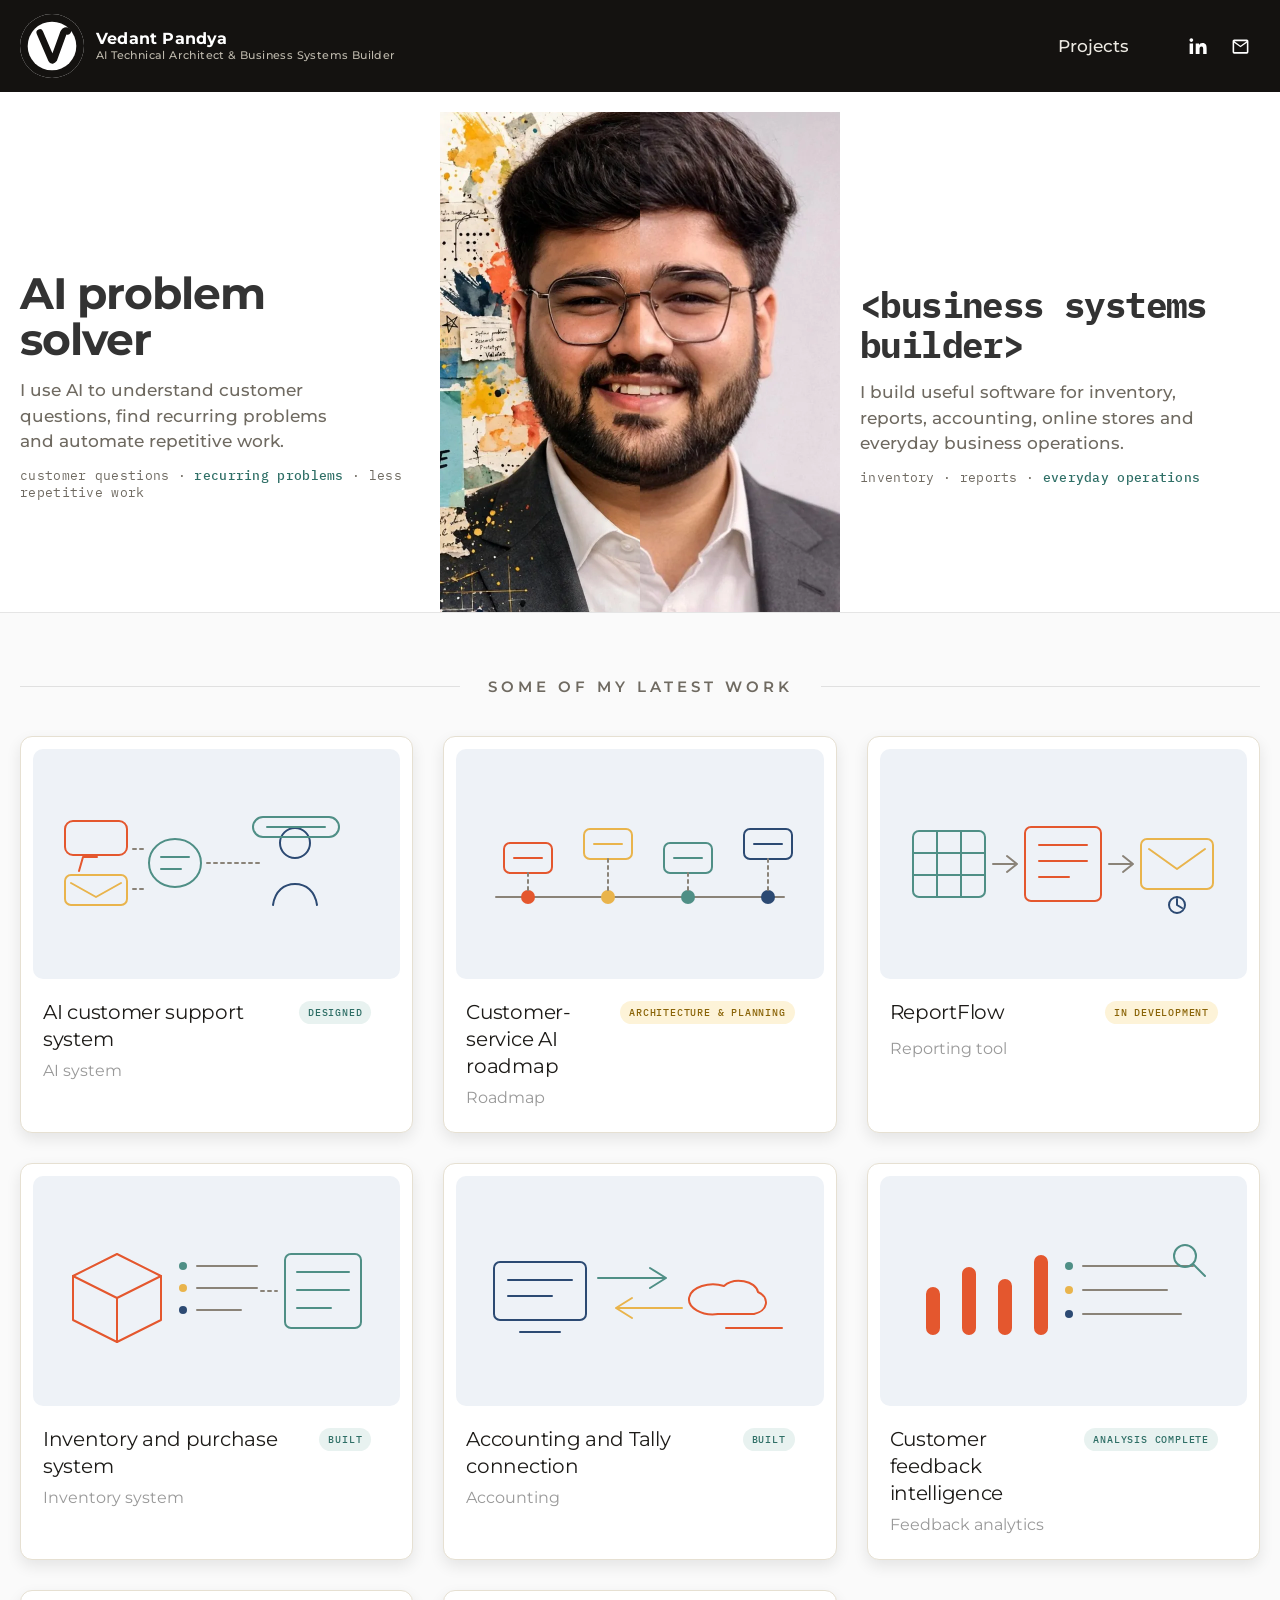
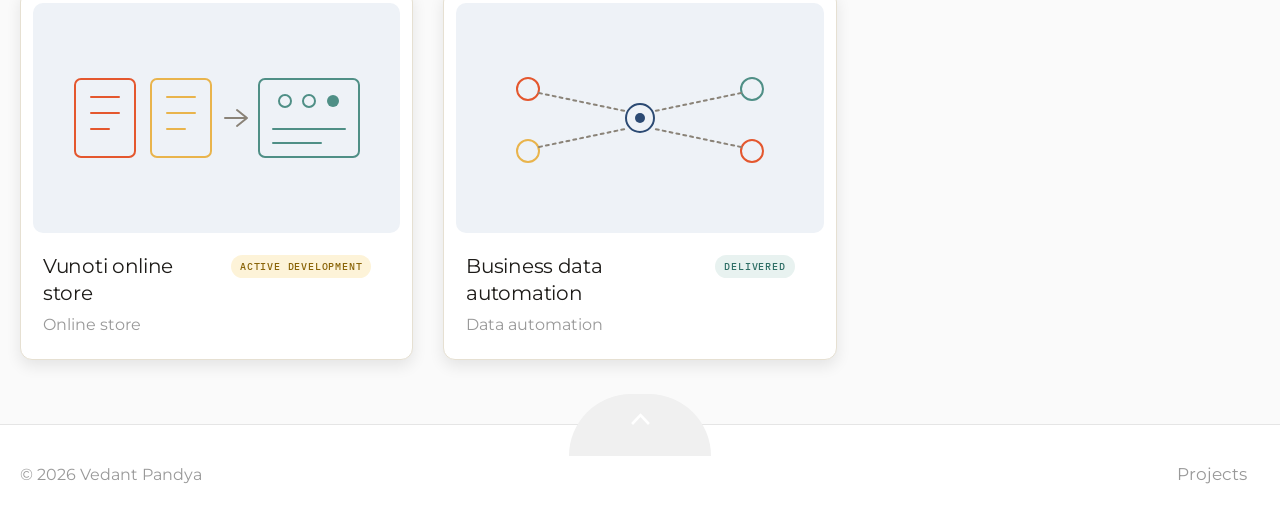
==== index.html @ d0c22ab4 "Keep only hero, work and footer: delete positioning, How I work, About, Contact" ====
<!doctype html>
<html lang="en">
  <head>
    <meta charset="utf-8" />
    <meta name="viewport" content="width=device-width, initial-scale=1, viewport-fit=cover" />
    <meta name="color-scheme" content="light dark" />
    <link rel="icon" type="image/svg+xml" href="assets/logo-v.svg" />
    <link rel="icon" type="image/png" sizes="512x512" href="assets/favicon.png" />
    <link rel="apple-touch-icon" href="assets/favicon.png" />
    <title>Vedant Pandya — AI Technical Architect &amp; Business Systems Builder</title>
    <meta name="description" content="Vedant Pandya uses AI and software to solve real business problems — customer support, reports, inventory, accounting, online stores and everyday operations." />
    <meta property="og:type" content="website" />
    <meta property="og:title" content="Vedant Pandya — AI Technical Architect &amp; Business Systems Builder" />
    <meta property="og:description" content="I turn complicated business problems into simple, intelligent systems." />
    <meta property="og:image" content="assets/hero.jpg" />
    <meta name="twitter:card" content="summary_large_image" />
    <meta name="twitter:title" content="Vedant Pandya — AI Technical Architect &amp; Business Systems Builder" />
    <meta name="twitter:description" content="I use AI and software to solve real business problems." />
    <meta name="twitter:image" content="assets/hero.jpg" />
    <link rel="preconnect" href="https://fonts.googleapis.com" />
    <link rel="preconnect" href="https://fonts.gstatic.com" crossorigin />
    <link href="https://fonts.googleapis.com/css2?family=Montserrat:ital,wght@0,400;0,500;0,600;0,700;0,800;0,900;1,500&family=IBM+Plex+Mono:wght@400;500;700&display=swap" rel="stylesheet" />
    <link rel="stylesheet" href="css/style.css">
    <link rel="preload" as="image" href="assets/solver-tall.jpg" fetchpriority="high">
  </head>
  <body>
    <header class="site">
      <div class="header-in">
        <a class="brand" href="#top" aria-label="Vedant Pandya — home">
          <img class="monogram" src="assets/logo-v.svg" alt="Vedant Pandya logo" width="64" height="64" />
          <span class="brand-name">Vedant Pandya<small>AI Technical Architect &amp; Business Systems Builder</small></span>
        </a>
        <nav class="main" aria-label="Main">
          <a href="#projects">Projects</a>
        </nav>
        <div class="socials">
          <a href="https://www.linkedin.com" target="_blank" rel="noopener" aria-label="Vedant Pandya on LinkedIn">
            <svg viewBox="0 0 24 24" aria-hidden="true"><path d="M4.98 3.5C4.98 4.88 3.87 6 2.5 6S0 4.88 0 3.5 1.12 1 2.5 1s2.48 1.12 2.48 2.5zM.2 8h4.6v14H.2zM8.3 8h4.4v1.9h.1c.6-1.2 2.1-2.4 4.4-2.4 4.7 0 5.6 3.1 5.6 7.1V22h-4.6v-6.5c0-1.6 0-3.6-2.2-3.6s-2.6 1.7-2.6 3.5V22H8.3z" transform="translate(0.6,0.6) scale(0.95)"/></svg>
          </a>
          <a href="mailto:pvedant881@gmail.com" aria-label="Email Vedant Pandya">
            <svg viewBox="0 0 24 24" aria-hidden="true"><path d="M2 5a2 2 0 0 1 2-2h16a2 2 0 0 1 2 2v14a2 2 0 0 1-2 2H4a2 2 0 0 1-2-2zm2.3.4L12 11l7.7-5.6H4.3zM20 7.2l-8 5.8-8-5.8V19h16z"/></svg>
          </a>
        </div>
      </div>
    </header>

    <main id="top">
        <!-- ===== Hero: AI problem solver / business systems builder ===== -->
      <section class="hero" id="heroSec" aria-label="Introduction">
        <div class="hero-grid">
          <div class="side left" id="sideSolver">
            <h2>AI problem<br/>solver</h2>
            <p>I use AI to understand customer questions, find recurring problems and automate repetitive work.</p>
            <span class="tag">customer questions · <b>recurring problems</b> · less repetitive work</span>
          </div>

          <div class="portrait-wrap">
            <div class="portrait" id="portrait" role="img" aria-label="Full split-portrait artwork of Vedant Pandya, shown whole — his complete face with PROBLEM SOLVER on the left: a hand-made collage of sticky notes reading Understand the real problem, Make work simpler and Build what people need, plus charts and customer conversation symbols; and AI BUILDER on the right: clean connected system diagrams, dashboard charts and data symbols. Move your cursor across the hero to wipe between the illustrated portrait and the real photo; at rest it is a 50/50 split.">
              <picture class="layer photo" id="photoLayer"><source srcset="assets/photo-tall.webp" type="image/webp"><img src="assets/photo-tall.jpg" alt="" width="800" height="1000"></picture>
              <picture class="layer wipe" id="wipe"><source srcset="assets/solver-tall.webp" type="image/webp"><img src="assets/solver-tall.jpg" alt="" width="800" height="1000" fetchpriority="high"></picture>
            </div>
          </div>

          <div class="side right" id="sideBuilder">
            <h2>&lt;business systems builder&gt;</h2>
            <p>I build useful software for inventory, reports, accounting, online stores and everyday business operations.</p>
            <span class="tag">inventory · reports · <b>everyday operations</b></span>
          </div>
        </div>
      </section>

      <!-- ===== Positioning ===== -->

      <!-- ===== Featured projects ===== -->
      <section class="block band" id="projects" aria-label="Featured projects">
        <div class="block-in">
          <div class="work-head">
            <span class="rule" aria-hidden="true"></span>
            <h2>Some of my latest work</h2>
            <span class="rule" aria-hidden="true"></span>
          </div>
          <div class="cards">
            <!-- Project 1 -->
            <article class="card">
              <div class="preview" aria-hidden="true">
                <svg viewBox="0 0 320 110" fill="none" stroke-width="2" stroke-linecap="round" stroke-linejoin="round">
                  <rect x="8" y="12" width="62" height="34" rx="8" stroke="#e4572e"/><path d="M22 62l4-14h14" stroke="#e4572e"/>
                  <rect x="8" y="66" width="62" height="30" rx="6" stroke="#e9b44c"/><path d="M14 74l25 14 25-14" stroke="#e9b44c"/>
                  <path d="M118 30c14 0 26 10 26 24s-12 24-26 24-26-10-26-24 12-24 26-24z" stroke="#4f8f86"/>
                  <path d="M104 48h28M104 60h20" stroke="#4f8f86"/>
                  <path d="M76 40h14M76 80h10" stroke="#8a8378" stroke-dasharray="3 4"/>
                  <circle cx="238" cy="34" r="15" stroke="#2c4a73"/><path d="M216 96c2-14 11-21 22-21s20 7 22 21" stroke="#2c4a73"/>
                  <path d="M150 54h52" stroke="#8a8378" stroke-dasharray="3 4"/>
                  <rect x="196" y="8" width="86" height="20" rx="10" stroke="#4f8f86"/><path d="M210 18h58" stroke="#4f8f86"/>
                </svg>
              </div>
              <div class="card-meta">
                <div class="card-top">
                  <h3>AI customer support system</h3>
                  <span class="status">Designed</span>
                </div>
                <div class="qa">
                  <span class="q">The problem</span>
                  <p>Customer questions arrive through chat, email and phone. Teams spend too much time answering the same questions and searching for information.</p>
                </div>
                <div class="qa">
                  <span class="q">What I created</span>
                  <p>AI assistants that can understand questions, find the correct information, complete approved tasks and transfer difficult cases to a person.</p>
                </div>
                <div class="qa help">
                  <span class="q">How it helps</span>
                  <p>Customers receive faster answers while employees spend more time on complicated cases.</p>
                </div>
                <p class="role-line"><b>My role:</b> designed the assistants and the rules for when a person takes over.</p>
                <div class="how-toggle">
                  <button class="how-btn" type="button" aria-expanded="false">See how it works <span class="chev" aria-hidden="true">▾</span></button>
                  <div class="how-panel">
                    <h4>In simple words</h4>
                    <ol class="flow-steps">
                      <li>A customer asks a question on chat, email or phone.</li>
                      <li>The assistant understands the question and looks up the correct information.</li>
                      <li>It answers, or completes an approved task such as checking an order.</li>
                      <li>If the case is difficult or sensitive, it passes everything to a person.</li>
                    </ol>
                    <h4 class="tech">Technical details</h4>
                    <ul class="tech-list">
                      <li><b>AI models:</b> large language models answering only from approved business content.</li>
                      <li><b>Integrations:</b> chat, email and phone channels connected through APIs.</li>
                      <li><b>Security &amp; approvals:</b> the assistant can only complete tasks the business has approved; sensitive actions always need a person.</li>
                      <li><b>Records:</b> every conversation is logged so answers can be checked and improved.</li>
                    </ul>
                  </div>
                </div>
              </div>
            </article>

            <!-- Project 2 -->
            <article class="card">
              <div class="preview" aria-hidden="true">
                <svg viewBox="0 0 320 110" fill="none" stroke-width="2" stroke-linecap="round" stroke-linejoin="round">
                  <path d="M16 88h288" stroke="#8a8378"/>
                  <circle cx="48" cy="88" r="7" fill="#e4572e" stroke="none"/><circle cx="128" cy="88" r="7" fill="#e9b44c" stroke="none"/><circle cx="208" cy="88" r="7" fill="#4f8f86" stroke="none"/><circle cx="288" cy="88" r="7" fill="#2c4a73" stroke="none"/>
                  <rect x="24" y="34" width="48" height="30" rx="6" stroke="#e4572e"/><path d="M34 49h28" stroke="#e4572e"/>
                  <rect x="104" y="20" width="48" height="30" rx="6" stroke="#e9b44c"/><path d="M114 35h28" stroke="#e9b44c"/>
                  <rect x="184" y="34" width="48" height="30" rx="6" stroke="#4f8f86"/><path d="M194 49h28" stroke="#4f8f86"/>
                  <rect x="264" y="20" width="48" height="30" rx="6" stroke="#2c4a73"/><path d="M274 35h28" stroke="#2c4a73"/>
                  <path d="M48 64v17M128 50v31M208 64v17M288 50v31" stroke="#8a8378" stroke-dasharray="3 4"/>
                </svg>
              </div>
              <div class="card-meta">
                <div class="card-top">
                  <h3>Customer-service AI roadmap</h3>
                  <span class="status plan">Architecture &amp; planning</span>
                </div>
                <div class="qa">
                  <span class="q">The problem</span>
                  <p>A business wanted to understand where AI could improve customer service without creating unnecessary risk.</p>
                </div>
                <div class="qa">
                  <span class="q">What I created</span>
                  <p>A structured plan containing 43 practical AI projects, including faster responses, better routing, privacy protection and intelligent assistance for employees.</p>
                </div>
                <div class="qa help">
                  <span class="q">How it helps</span>
                  <p>The company can introduce AI in a controlled order instead of starting disconnected experiments.</p>
                </div>
                <div class="proof"><b>43</b><span>practical AI projects, sequenced by value and risk</span></div>
                <p class="role-line"><b>My role:</b> designed the roadmap and the order the projects should happen in.</p>
                <div class="how-toggle">
                  <button class="how-btn" type="button" aria-expanded="false">See how it works <span class="chev" aria-hidden="true">▾</span></button>
                  <div class="how-panel">
                    <h4>In simple words</h4>
                    <ol class="flow-steps">
                      <li>Study how customer service works today and where AI could genuinely help.</li>
                      <li>List every opportunity and check its value against its risk.</li>
                      <li>Put the 43 projects into a safe order — quick wins first, sensitive work later.</li>
                      <li>The business follows the plan instead of guessing where to start.</li>
                    </ol>
                    <h4 class="tech">Technical details</h4>
                    <ul class="tech-list">
                      <li><b>Architecture:</b> each project mapped to the systems, data and teams it touches.</li>
                      <li><b>Privacy:</b> data-protection checks built into every project before it starts.</li>
                      <li><b>Controls:</b> human approval points defined for anything that affects customers directly.</li>
                    </ul>
                  </div>
                </div>
              </div>
            </article>

            <!-- Project 3 -->
            <article class="card">
              <div class="preview" aria-hidden="true">
                <svg viewBox="0 0 320 110" fill="none" stroke-width="2" stroke-linecap="round" stroke-linejoin="round">
                  <rect x="10" y="22" width="72" height="66" rx="6" stroke="#4f8f86"/>
                  <path d="M10 44h72M10 66h72M34 22v66M58 22v66" stroke="#4f8f86"/>
                  <path d="M90 55h22" stroke="#8a8378"/><path d="M104 47l10 8-10 8" stroke="#8a8378"/>
                  <rect x="122" y="18" width="76" height="74" rx="6" stroke="#e4572e"/>
                  <path d="M136 36h48M136 52h48M136 68h30" stroke="#e4572e"/>
                  <path d="M206 55h22" stroke="#8a8378"/><path d="M220 47l10 8-10 8" stroke="#8a8378"/>
                  <rect x="238" y="30" width="72" height="50" rx="6" stroke="#e9b44c"/>
                  <path d="M246 40l28 20 28-20" stroke="#e9b44c"/>
                  <circle cx="274" cy="96" r="8" stroke="#2c4a73"/><path d="M274 90v6l5 3" stroke="#2c4a73"/>
                </svg>
              </div>
              <div class="card-meta">
                <div class="card-top">
                  <h3>ReportFlow</h3>
                  <span class="status plan">In development</span>
                </div>
                <div class="qa">
                  <span class="q">The problem</span>
                  <p>Teams repeatedly prepare reports from spreadsheets and manually email them to managers or customers.</p>
                </div>
                <div class="qa">
                  <span class="q">What I created</span>
                  <p>ReportFlow connects to a spreadsheet, prepares the required report and sends it automatically according to a schedule.</p>
                </div>
                <div class="qa help">
                  <span class="q">How it helps</span>
                  <p>It reduces repeated reporting work and helps teams receive information on time.</p>
                </div>
                <p class="role-line"><b>My role:</b> designing and building ReportFlow.</p>
                <div class="how-toggle">
                  <button class="how-btn" type="button" aria-expanded="false">See how it works <span class="chev" aria-hidden="true">▾</span></button>
                  <div class="how-panel">
                    <h4>In simple words</h4>
                    <ol class="flow-steps">
                      <li>Connect ReportFlow to the spreadsheet the team already keeps.</li>
                      <li>Choose what the report should show and who should receive it.</li>
                      <li>ReportFlow prepares the report on schedule — daily, weekly or monthly.</li>
                      <li>It emails the finished report automatically, every time.</li>
                    </ol>
                    <h4 class="tech">Technical details</h4>
                    <ul class="tech-list">
                      <li><b>Integrations:</b> spreadsheet APIs read the latest data at send time.</li>
                      <li><b>Scheduling:</b> automated jobs prepare and send each report on its own timetable.</li>
                      <li><b>Delivery:</b> reports generated as clean documents and sent by email, with a send log.</li>
                    </ul>
                  </div>
                </div>
              </div>
            </article>

            <!-- Project 4 -->
            <article class="card">
              <div class="preview" aria-hidden="true">
                <svg viewBox="0 0 320 110" fill="none" stroke-width="2" stroke-linecap="round" stroke-linejoin="round">
                  <path d="M60 18l44 22v44L60 106 16 84V40z" stroke="#e4572e"/>
                  <path d="M16 40l44 22 44-22M60 62v44" stroke="#e4572e"/>
                  <path d="M140 30h60M140 52h60M140 74h44" stroke="#8a8378"/>
                  <circle cx="126" cy="30" r="4" fill="#4f8f86" stroke="none"/><circle cx="126" cy="52" r="4" fill="#e9b44c" stroke="none"/><circle cx="126" cy="74" r="4" fill="#2c4a73" stroke="none"/>
                  <rect x="228" y="18" width="76" height="74" rx="6" stroke="#4f8f86"/>
                  <path d="M240 36h52M240 54h52M240 72h34" stroke="#4f8f86"/>
                  <path d="M204 55h16" stroke="#8a8378" stroke-dasharray="3 4"/>
                </svg>
              </div>
              <div class="card-meta">
                <div class="card-top">
                  <h3>Inventory and purchase system</h3>
                  <span class="status">Built</span>
                </div>
                <div class="qa">
                  <span class="q">The problem</span>
                  <p>A business needed one place to manage products, stock, suppliers, purchases and Purchase Orders.</p>
                </div>
                <div class="qa">
                  <span class="q">What I created</span>
                  <p>An online business system that records inventory activity and manages the purchasing process.</p>
                </div>
                <div class="qa help">
                  <span class="q">How it helps</span>
                  <p>It gives the business clearer stock information and reduces manual record-keeping.</p>
                </div>
                <p class="role-line"><b>My role:</b> helped build the system.</p>
                <div class="how-toggle">
                  <button class="how-btn" type="button" aria-expanded="false">See how it works <span class="chev" aria-hidden="true">▾</span></button>
                  <div class="how-panel">
                    <h4>In simple words</h4>
                    <ol class="flow-steps">
                      <li>Products, suppliers and current stock are recorded in one place.</li>
                      <li>When stock is bought or used, the system updates the record.</li>
                      <li>Purchase Orders are created and tracked inside the same system.</li>
                      <li>Anyone can see what is in stock and what is on order.</li>
                    </ol>
                    <h4 class="tech">Technical details</h4>
                    <ul class="tech-list">
                      <li><b>Database design:</b> products, stock movements, suppliers and Purchase Orders stored as connected records.</li>
                      <li><b>Architecture:</b> a cloud-based web application the whole team can open in a browser.</li>
                      <li><b>Access:</b> different team members see and change only what their job needs.</li>
                    </ul>
                  </div>
                </div>
              </div>
            </article>

            <!-- Project 5 -->
            <article class="card">
              <div class="preview" aria-hidden="true">
                <svg viewBox="0 0 320 110" fill="none" stroke-width="2" stroke-linecap="round" stroke-linejoin="round">
                  <rect x="14" y="26" width="92" height="58" rx="6" stroke="#2c4a73"/>
                  <path d="M28 44h64M28 60h44" stroke="#2c4a73"/>
                  <path d="M40 96h40" stroke="#2c4a73"/>
                  <path d="M118 42h66M170 32l16 10-16 10" stroke="#4f8f86"/>
                  <path d="M202 72h-66M152 62l-16 10 16 10" stroke="#e9b44c"/>
                  <path d="M238 78a24 15 0 1 1 6-28 19 13 0 0 1 34 6 16 12 0 0 1-4 22z" stroke="#e4572e"/>
                  <path d="M246 92h56" stroke="#e4572e"/>
                </svg>
              </div>
              <div class="card-meta">
                <div class="card-top">
                  <h3>Accounting and Tally connection</h3>
                  <span class="status">Built</span>
                </div>
                <div class="qa">
                  <span class="q">The problem</span>
                  <p>Accounting information stored on an office computer was difficult to access and synchronize with an online platform.</p>
                </div>
                <div class="qa">
                  <span class="q">What I created</span>
                  <p>A system that securely connects the desktop accounting application with a cloud-based business platform.</p>
                </div>
                <div class="qa help">
                  <span class="q">How it helps</span>
                  <p>It allows information to stay synchronized while employees continue using their familiar accounting software.</p>
                </div>
                <p class="role-line"><b>My role:</b> worked on the connection between the two systems.</p>
                <div class="how-toggle">
                  <button class="how-btn" type="button" aria-expanded="false">See how it works <span class="chev" aria-hidden="true">▾</span></button>
                  <div class="how-panel">
                    <h4>In simple words</h4>
                    <ol class="flow-steps">
                      <li>The team keeps working in Tally on the office computer, as before.</li>
                      <li>The connection reads the accounting information safely.</li>
                      <li>It sends the information to the online platform and keeps both sides matching.</li>
                      <li>Managers can view up-to-date figures online, from anywhere.</li>
                    </ol>
                    <h4 class="tech">Technical details</h4>
                    <ul class="tech-list">
                      <li><b>Integrations:</b> a local connector exchanges data with Tally and syncs it to the cloud platform over secure APIs.</li>
                      <li><b>Security:</b> encrypted transfer, with access limited to authorized users.</li>
                      <li><b>Reliability:</b> sync checks compare both sides so differences are caught instead of copied.</li>
                    </ul>
                  </div>
                </div>
              </div>
            </article>

            <!-- Project 6 -->
            <article class="card">
              <div class="preview" aria-hidden="true">
                <svg viewBox="0 0 320 110" fill="none" stroke-width="2" stroke-linecap="round" stroke-linejoin="round">
                  <path d="M30 92V58M66 92V38M102 92V50M138 92V26" stroke="#e4572e" stroke-width="14"/>
                  <path d="M180 30h110M180 54h84M180 78h98" stroke="#8a8378"/>
                  <circle cx="166" cy="30" r="4" fill="#4f8f86" stroke="none"/><circle cx="166" cy="54" r="4" fill="#e9b44c" stroke="none"/><circle cx="166" cy="78" r="4" fill="#2c4a73" stroke="none"/>
                  <circle cx="282" cy="20" r="11" stroke="#4f8f86"/><path d="M290 28l12 12" stroke="#4f8f86"/>
                </svg>
              </div>
              <div class="card-meta">
                <div class="card-top">
                  <h3>Customer feedback intelligence</h3>
                  <span class="status">Analysis complete</span>
                </div>
                <div class="qa">
                  <span class="q">The problem</span>
                  <p>Important customer problems were hidden inside hundreds of thousands of conversations.</p>
                </div>
                <div class="qa">
                  <span class="q">What I created</span>
                  <p>A process that reads and organizes customer feedback, identifies repeated problems and supports recommendations with real customer evidence.</p>
                </div>
                <div class="qa help">
                  <span class="q">How it helps</span>
                  <p>Business teams can see what customers are struggling with and decide what to fix first.</p>
                </div>
                <div class="proof"><b>278,000+</b><span>customer-service records studied</span></div>
                <p class="role-line"><b>My role:</b> created the analysis process and the recommendations it produced.</p>
                <div class="how-toggle">
                  <button class="how-btn" type="button" aria-expanded="false">See how it works <span class="chev" aria-hidden="true">▾</span></button>
                  <div class="how-panel">
                    <h4>In simple words</h4>
                    <ol class="flow-steps">
                      <li>Customer conversations are collected from the service channels.</li>
                      <li>Each conversation is read and sorted by the problem it describes.</li>
                      <li>Repeated problems are counted and ranked, with real customer quotes as evidence.</li>
                      <li>Teams get a clear list of what to fix first — and why.</li>
                    </ol>
                    <h4 class="tech">Technical details</h4>
                    <ul class="tech-list">
                      <li><b>AI models:</b> language models classify conversations into a fixed set of problem categories.</li>
                      <li><b>Evidence:</b> every recommendation links back to the original customer records behind it.</li>
                      <li><b>Checks:</b> samples are reviewed by a person so the categories stay accurate at scale.</li>
                    </ul>
                  </div>
                </div>
              </div>
            </article>

            <!-- Project 7 -->
            <article class="card">
              <div class="preview" aria-hidden="true">
                <svg viewBox="0 0 320 110" fill="none" stroke-width="2" stroke-linecap="round" stroke-linejoin="round">
                  <rect x="18" y="16" width="60" height="78" rx="6" stroke="#e4572e"/><path d="M34 34h28M34 50h28M34 66h18" stroke="#e4572e"/>
                  <rect x="94" y="16" width="60" height="78" rx="6" stroke="#e9b44c"/><path d="M110 34h28M110 50h28M110 66h18" stroke="#e9b44c"/>
                  <path d="M168 55h20M180 47l10 8-10 8" stroke="#8a8378"/>
                  <rect x="202" y="16" width="100" height="78" rx="6" stroke="#4f8f86"/>
                  <circle cx="228" cy="38" r="6" stroke="#4f8f86"/><circle cx="252" cy="38" r="6" stroke="#4f8f86"/><circle cx="276" cy="38" r="6" fill="#4f8f86"/>
                  <path d="M216 66h72M216 80h48" stroke="#4f8f86"/>
                </svg>
              </div>
              <div class="card-meta">
                <div class="card-top">
                  <h3>Vunoti online store</h3>
                  <span class="status plan">Active development</span>
                </div>
                <div class="qa">
                  <span class="q">The problem</span>
                  <p>Customers needed an easier way to choose matching clothing sets, individual products, sizes and prices.</p>
                </div>
                <div class="qa">
                  <span class="q">What I created</span>
                  <p>Improvements to the online product-selection and shopping experience.</p>
                </div>
                <div class="qa help">
                  <span class="q">How it helps</span>
                  <p>Customers can understand their choices more easily and select the correct products.</p>
                </div>
                <p class="role-line"><b>My role:</b> improving how customers choose products, sizes and sets.</p>
                <div class="how-toggle">
                  <button class="how-btn" type="button" aria-expanded="false">See how it works <span class="chev" aria-hidden="true">▾</span></button>
                  <div class="how-panel">
                    <h4>In simple words</h4>
                    <ol class="flow-steps">
                      <li>A customer opens a product and sees the matching set it belongs to.</li>
                      <li>They choose the full set or individual items, then pick a size.</li>
                      <li>The price updates clearly as they choose.</li>
                      <li>They check out knowing exactly what they selected.</li>
                    </ol>
                    <h4 class="tech">Technical details</h4>
                    <ul class="tech-list">
                      <li><b>Product data:</b> sets, individual items, sizes and prices modelled as connected options.</li>
                      <li><b>Experience:</b> selection changes update price and availability instantly on the page.</li>
                      <li><b>Platform:</b> built on the store&rsquo;s existing online-shop platform.</li>
                    </ul>
                  </div>
                </div>
              </div>
            </article>

            <!-- Project 8 -->
            <article class="card">
              <div class="preview" aria-hidden="true">
                <svg viewBox="0 0 320 110" fill="none" stroke-width="2" stroke-linecap="round" stroke-linejoin="round">
                  <circle cx="160" cy="55" r="14" stroke="#2c4a73"/><circle cx="160" cy="55" r="5" fill="#2c4a73" stroke="none"/>
                  <circle cx="48" cy="26" r="11" stroke="#e4572e"/><circle cx="48" cy="88" r="11" stroke="#e9b44c"/>
                  <circle cx="272" cy="26" r="11" stroke="#4f8f86"/><circle cx="272" cy="88" r="11" stroke="#e4572e"/>
                  <path d="M59 30l86 18M59 84l86-18M261 30l-86 18M261 84l-86-18" stroke="#8a8378" stroke-dasharray="3 4"/>
                </svg>
              </div>
              <div class="card-meta">
                <div class="card-top">
                  <h3>Business data automation</h3>
                  <span class="status">Delivered</span>
                </div>
                <div class="qa">
                  <span class="q">The problem</span>
                  <p>Important information was spread across customer-service, sales, shipping and reporting tools.</p>
                </div>
                <div class="qa">
                  <span class="q">What I created</span>
                  <p>Connections between systems so information could be collected, updated and reported with less manual effort.</p>
                </div>
                <div class="qa help">
                  <span class="q">How it helps</span>
                  <p>Teams save time and receive more consistent information.</p>
                </div>
                <p class="role-line"><b>My role:</b> connected the systems and automated the updates.</p>
                <div class="how-toggle">
                  <button class="how-btn" type="button" aria-expanded="false">See how it works <span class="chev" aria-hidden="true">▾</span></button>
                  <div class="how-panel">
                    <h4>In simple words</h4>
                    <ol class="flow-steps">
                      <li>Information is entered once, in the tool where it naturally happens.</li>
                      <li>The connection carries it to the other systems automatically.</li>
                      <li>Records stay updated everywhere, without anyone re-typing them.</li>
                      <li>Reports are prepared from the same, consistent information.</li>
                    </ol>
                    <h4 class="tech">Technical details</h4>
                    <ul class="tech-list">
                      <li><b>Integrations:</b> customer-service, sales, shipping and reporting tools connected through their APIs.</li>
                      <li><b>Automation:</b> scheduled and event-based updates keep records in step.</li>
                      <li><b>Checks:</b> failed updates are flagged and retried, so nothing silently goes missing.</li>
                    </ul>
                  </div>
                </div>
              </div>
            </article>
          </div>
        </div>
      </section>


      <!-- ===== About ===== -->

      <!-- ===== Contact ===== -->
    </main>

    <footer>
      <button class="to-top" id="toTop" aria-label="Back to top">
        <svg viewBox="0 0 24 24" aria-hidden="true"><path d="M12 5 3 14.5l1.8 1.7L12 8.6l7.2 7.6L21 14.5z"/></svg>
      </button>
      <div class="footer-in">
        <span class="copy">&copy; <span id="year">2026</span> Vedant Pandya</span>
        <nav aria-label="Footer">
          <a href="#projects">Projects</a>
        </nav>
      </div>
    </footer>

    <script src="js/main.js" defer></script>
  </body>
</html>
---- css/style.css ----
:root{
        --ink:#3a3733;
        --ink-strong:#1d1b18;
        --muted:#6f6a61;
        --page:#ffffff;
        --band:#f6f2ea;
        --footer:#f1ede3;
        --card:#ffffff;
        --card-edge:#e6e0d2;
        --preview:#f7f3ea;
        --header:#141210;
        --teal:#4f8f86;
        --teal-deep:#2f6f66;
        --mustard:#e9b44c;
        --coral:#e4572e;
        --coral-deep:#c7431f;
        --blush:#eec0ae;
        --navy:#2c4a73;
      }
      @media (prefers-color-scheme: dark){
        :root{
          --ink:#e9e5dc;
          --ink-strong:#ffffff;
          --muted:#b0a99b;
          --page:#171512;
          --band:#1e1b17;
          --footer:#100e0c;
          --card:#23201b;
          --card-edge:#3a362e;
          --preview:#2a2721;
        }
      }
      *{ box-sizing:border-box; }
      html{ scroll-behavior:smooth; }
      body{
        margin:0;
        font-family:"Montserrat", system-ui, -apple-system, "Segoe UI", sans-serif;
        color:var(--ink);
        background:var(--page);
        -webkit-font-smoothing:antialiased;
      }
      img{ display:block; max-width:100%; }
      a{ color:inherit; }
      button, [role="button"], select, summary, input:not([type="checkbox"], [type="radio"]){ min-height:2rem; }
      :focus-visible{ outline:3px solid var(--teal); outline-offset:2px; border-radius:4px; }

      .reveal{ opacity:0; transform:translateY(18px); transition:opacity .55s ease, transform .55s ease; }
      .reveal.in{ opacity:1; transform:none; }

      /* ---------- Header ---------- */
      header.site{ background:var(--header); color:#fff; }
      .header-in{ max-width:1310px; margin:0 auto; display:flex; align-items:center; gap:26px; padding:14px 20px; }
      .brand{ display:flex; align-items:center; gap:12px; text-decoration:none; min-height:44px; }
      .monogram{
        width:64px; height:64px; border-radius:50%; background:#fff; color:#141210;
        display:block; flex:none; object-fit:cover;
      }
      .monogram i{ font-style:normal; transform:translateX(1px); }
      .monogram b{ font-weight:900; transform:translate(-2px, 3px) rotate(8deg); display:inline-block; }
      .brand-name{ font-weight:700; font-size:16px; line-height:1.15; letter-spacing:.2px; }
      .brand-name small{ display:block; font-weight:500; font-size:11px; color:#bdb8ac; letter-spacing:.4px; }
      nav.main{ margin-left:auto; display:flex; align-items:center; gap:4px; }
      nav.main a{
        color:#ece9e2; text-decoration:none; font-size:17px; font-weight:500;
        padding:10px 11px; border-radius:6px; min-height:40px; display:inline-flex; align-items:center;
      }
      nav.main a:hover{ color:#fff; background:#2a2723; }
      .socials{ display:flex; align-items:center; gap:2px; margin-left:12px; }
      .socials a{ width:40px; height:40px; display:grid; place-items:center; border-radius:6px; }
      .socials a:hover{ background:#2a2723; }
      .socials svg{ width:19px; height:19px; fill:#fff; }

      /* ---------- Hero ---------- */
      .eyebrow{
        text-align:center; margin:0; padding:30px 20px 0;
        font-family:"IBM Plex Mono", monospace; font-size:13.5px; letter-spacing:2.4px;
        color:var(--muted); text-transform:uppercase;
      }
      .eyebrow b{ color:var(--coral-deep); font-weight:500; }
      @media (prefers-color-scheme: dark){ .eyebrow b{ color:var(--coral); } }
      .hero{ position:relative; max-width:1310px; margin:0 auto; padding:20px 20px 0; }
      .hero-grid{
        display:grid; grid-template-columns: 1fr minmax(320px, 400px) 1fr;
        align-items:center; gap:20px; position:relative;
      }
      .side{ position:relative; z-index:3; padding:55px 0 8px; transition:opacity .5s ease; }
      /* Headings cross-fade like Adham: the side the mouse is on stays
         full, the opposite side fades out. Resting state is both full. */
      .side h2{
        margin:0; font-size:clamp(44px, 3.4vw, 64px); font-weight:700;
        letter-spacing:-1px; color:#333; line-height:1.05; cursor:default;
      }
      .side.right h2{ font-family:"IBM Plex Mono", monospace; font-weight:700; letter-spacing:-1.6px; font-size:clamp(36px, 2.7vw, 52px); line-height:1.1; }
      .side p{ margin:16px 0 0; font-size:17px; line-height:1.5; color:var(--muted); max-width:335px; font-weight:500; }
      .side .tag{
        display:inline-block; margin-top:12px; font-family:"IBM Plex Mono", monospace;
        font-size:13px; color:var(--muted); letter-spacing:.3px;
      }
      .side .tag b{ color:var(--teal-deep); font-weight:500; }
      @media (prefers-color-scheme: dark){ .side h2{ color:#ece9e2; } .side .tag b{ color:var(--teal); } }

      /* Portrait — the complete hero artwork, always whole.
         One single image (1341×1173, the artwork's exact ratio)
         shown in full: the complete face is visible at all times,
         never split into half-crops, never stretched, and never
         clipped by a moving seam. The frame uses the artwork's own
         aspect ratio and object-fit: contain, so nothing is ever
         cropped. Moving the cursor only lights up the side you are
         on — the picture itself does not move, resize or crop. */
      .portrait-wrap{ position:relative; z-index:2; }
      .portrait{
        position:relative; z-index:1;
        aspect-ratio: 800 / 1000;
        max-height:520px; margin:0 auto; width:100%;
        -webkit-user-select:none; user-select:none;
        border-radius:0; overflow:hidden;
        background:transparent;
        box-shadow:none;
      }
      /* Two registered portraits stacked: real photo underneath,
         illustrated artwork on top, clipped by the mouse.
         The portrait never moves, slides or scales — only the
         width of the top layer changes, like a curtain wipe.
         No divider line, no border, no blur. */
      .portrait .layer{
        position:absolute; inset:0;
        width:100%; height:100%;
        pointer-events:none;
      }
      .portrait .layer img{
        width:100%; height:100%; object-fit:cover; display:block;
      }
      .portrait .wipe{
        z-index:2;
        clip-path:inset(0 50% 0 0);
        transition:clip-path .5s ease, transform .5s ease;
      }
      .portrait .photo{ transition:transform .5s ease; }
      .half-label{
        position:absolute; bottom:14px; z-index:3;
        font-family:"IBM Plex Mono", monospace; font-size:11px; letter-spacing:1.6px;
        padding:6px 10px; border-radius:999px; background:rgba(20,18,16,.74); color:#fff;
        pointer-events:none; text-transform:uppercase;
      }
      .half-label.l{ left:12px; }
      .half-label.r{ right:12px; }
      .drag-hint{
        text-align:center; font-family:"IBM Plex Mono", monospace;
        font-size:11.5px; color:var(--muted); letter-spacing:1.2px;
        margin:14px 0 0; text-transform:uppercase;
      }

      /* Positioning statement */
      .positioning{ max-width:820px; margin:0 auto; text-align:center; padding:88px 20px 4px; }
      .positioning .role{
        margin:0; font-family:"IBM Plex Mono", monospace; font-size:12.5px; letter-spacing:2px;
        text-transform:uppercase; color:var(--teal-deep); font-weight:500;
      }
      @media (prefers-color-scheme: dark){ .positioning .role{ color:var(--teal); } }
      .positioning .plain{ margin:10px 0 0; font-size:19px; font-weight:600; color:var(--ink); }
      .positioning h1{
        margin:22px 0 0; font-size:clamp(30px, 4.2vw, 50px); font-weight:800; color:var(--ink-strong);
        letter-spacing:-.8px; line-height:1.3;
      }
      .positioning h1 .hl{ color:var(--coral-deep); }
      @media (prefers-color-scheme: dark){ .positioning h1 .hl{ color:var(--coral); } }
      .positioning h1 .hl2{ color:var(--teal-deep); }
      @media (prefers-color-scheme: dark){ .positioning h1 .hl2{ color:var(--teal); } }
      .positioning .support{ margin:16px auto 0; max-width:620px; font-size:15.5px; line-height:1.65; color:var(--muted); font-weight:500; }
      .cta-row{ margin-top:26px; display:flex; gap:12px; justify-content:center; flex-wrap:wrap; }
      .btn{
        display:inline-flex; align-items:center; gap:8px; min-height:48px;
        padding:13px 24px; border-radius:999px; text-decoration:none;
        font-weight:700; font-size:14.5px; cursor:pointer;
        transition:transform .18s ease, background .18s ease, border-color .18s ease;
      }
      .btn:hover{ transform:translateY(-2px); }
      .btn.dark{ background:#141210; color:#fff; border:1.5px solid #141210; }
      .btn.dark:hover{ background:#33302a; }
      .btn.ghost{ border:1.5px solid var(--card-edge); color:var(--ink-strong); background:transparent; }
      .btn.ghost:hover{ border-color:var(--muted); }

      /* ---------- Sections ---------- */
      section.block{ padding:64px 20px; }
      .block-in{ max-width:1120px; margin:0 auto; }
      .sec-head{ max-width:660px; margin-bottom:36px; }
      /* Adham-style work heading: small caps, centred, rules either side */
      .work-head{ display:flex; align-items:center; gap:28px; margin-bottom:40px; }
      .work-head h2{
        margin:0; font-size:15px; font-weight:600; letter-spacing:4px;
        text-transform:uppercase; color:var(--muted); white-space:nowrap;
      }
      .work-head .rule{ flex:1; height:1px; background:#e0e0e0; }
      @media (prefers-color-scheme: dark){ .work-head .rule{ background:var(--card-edge); } }
      #projects .block-in{ max-width:1310px; }
      #projects{ background:#fafafa; border-top:1px solid #e5e5e5; }
      @media (prefers-color-scheme: dark){ #projects{ background:var(--band); border-top-color:var(--card-edge); } }
      .sec-head h2{
        margin:0; font-size:clamp(26px, 3.4vw, 34px); font-weight:800;
        letter-spacing:-1px; color:var(--ink-strong); line-height:1.15;
      }
      .sec-head p{ margin:12px 0 0; font-size:15.5px; line-height:1.65; color:var(--muted); font-weight:500; }
      .band{ background:var(--band); }

      /* Process — five steps */
      .process{
        display:grid; grid-template-columns:repeat(5, 1fr); gap:0;
        border:1px solid var(--card-edge); border-radius:14px; overflow:hidden; background:var(--card);
      }
      .step{ padding:24px 18px 26px; position:relative; }
      .step + .step{ border-left:1px solid var(--card-edge); }
      .step .num{ font-family:"IBM Plex Mono", monospace; font-size:11px; color:var(--muted); letter-spacing:1px; }
      .step h3{ margin:10px 0 0; font-size:16px; font-weight:800; color:var(--ink-strong); letter-spacing:-.3px; display:flex; align-items:center; gap:7px; line-height:1.3; }
      .step h3 .dot{ width:9px; height:9px; border-radius:50%; flex:none; }
      .step p{ margin:8px 0 0; font-size:12.5px; line-height:1.55; color:var(--muted); font-weight:500; }
      .step .arr{ position:absolute; top:26px; right:-8px; z-index:2; color:var(--muted); font-size:14px; background:var(--card); padding:0 2px; }

      /* Project cards */
      .cards{ display:grid; grid-template-columns:repeat(3, 1fr); gap:30px; }
      @media (max-width:1150px){ .cards{ grid-template-columns:repeat(2, 1fr); } }
.card{
        background:var(--card); border:1px solid var(--card-edge); border-radius:12px;
        overflow:hidden; box-shadow:0 6px 15px rgba(0,0,0,.09);
        transition:box-shadow .3s ease;
        display:flex; flex-direction:column;
      }
      .card:hover{ box-shadow:0 8px 18px rgba(0,0,0,.12); }
      .preview{ background:#eef2f7; min-height:230px; display:grid; place-items:center; padding:22px 20px; overflow:hidden; margin:12px 12px 0; border-radius:10px; }
      .preview svg{ width:100%; max-width:320px; height:auto; }
      .card-meta{ padding:20px 22px 22px; display:flex; flex-direction:column; flex:1; }
      .card-top{ display:flex; align-items:flex-start; gap:10px; }
      .card-top h3{ margin:0; font-size:20px; font-weight:400; color:var(--ink-strong); line-height:1.35; letter-spacing:-.3px; flex:1; }
      /* Adham-style collapsed card: title + subtitle + chevron; detail opens on click */
      .card-top{ cursor:pointer; }
      .card-sub{ margin:6px 0 0; font-size:16px; line-height:1.5; color:#999; font-weight:400; }
      @media (prefers-color-scheme: dark){ .card-sub{ color:var(--muted); } }
      .card-chev{ font-size:30px; line-height:1; color:#d8d2c4; flex:none; align-self:center; opacity:0; transition:opacity .3s ease; }
      .card:hover .card-chev, .card.open .card-chev{ opacity:1; }
      .card .detail{ display:none; }
      .card.open .detail{ display:block; }
      .status{
        flex:none; font-family:"IBM Plex Mono", monospace; font-size:10px; letter-spacing:.8px;
        text-transform:uppercase; font-weight:500; padding:5px 9px; border-radius:999px;
        background:#e8f2f0; color:var(--teal-deep); margin-top:2px;
      }
      @media (prefers-color-scheme: dark){ .status{ background:#1e3531; color:#8fc6bc; } }
      .status.plan{ background:#fdf3d8; color:#8a6408; }
      @media (prefers-color-scheme: dark){ .status.plan{ background:#3a3320; color:#e8cf8a; } }
      .qa{ margin-top:14px; }
      .qa .q{
        display:block; font-family:"IBM Plex Mono", monospace; font-size:10.5px; letter-spacing:1.4px;
        text-transform:uppercase; color:var(--coral-deep); font-weight:500; margin-bottom:4px;
      }
      @media (prefers-color-scheme: dark){ .qa .q{ color:var(--coral); } }
      .qa p{ margin:0; font-size:14px; line-height:1.6; color:var(--ink); font-weight:500; }
      .qa.help .q{ color:var(--teal-deep); }
      @media (prefers-color-scheme: dark){ .qa.help .q{ color:var(--teal); } }
      .proof{
        margin-top:16px; display:flex; align-items:baseline; gap:10px;
        border-top:1px dashed var(--card-edge); padding-top:14px;
      }
      .proof b{ font-size:20px; font-weight:800; color:var(--coral-deep); letter-spacing:-.5px; white-space:nowrap; }
      @media (prefers-color-scheme: dark){ .proof b{ color:var(--coral); } }
      .proof span{ font-size:12.5px; color:var(--muted); font-weight:600; line-height:1.4; }
      .role-line{ margin-top:14px; font-size:12.5px; color:var(--muted); font-weight:600; }
      .role-line b{ color:var(--ink-strong); }
      .how-toggle{
        margin-top:auto; padding-top:18px;
      }
      .how-btn{
        display:inline-flex; align-items:center; gap:8px; min-height:42px;
        padding:10px 18px; border-radius:999px; border:1.5px solid var(--card-edge);
        background:transparent; color:var(--ink-strong); font-family:inherit;
        font-weight:700; font-size:13.5px; cursor:pointer;
        transition:border-color .18s ease, background .18s ease;
      }
      .how-btn:hover{ border-color:var(--muted); }
      .how-btn .chev{ transition:transform .25s ease; font-size:12px; }
      .how-btn[aria-expanded="true"] .chev{ transform:rotate(180deg); }
      .how-panel{ display:none; margin-top:16px; border-top:1px solid var(--card-edge); padding-top:16px; }
      .how-panel.open{ display:block; }
      .how-panel h4{
        margin:0 0 8px; font-family:"IBM Plex Mono", monospace; font-size:10.5px;
        letter-spacing:1.4px; text-transform:uppercase; color:var(--teal-deep); font-weight:500;
      }
      @media (prefers-color-scheme: dark){ .how-panel h4{ color:var(--teal); } }
      .how-panel h4.tech{ margin-top:18px; color:var(--muted); }
      .flow-steps{ list-style:none; margin:0; padding:0; counter-reset:fs; }
      .flow-steps li{
        position:relative; padding:0 0 10px 34px; font-size:13.5px; line-height:1.55;
        color:var(--ink); font-weight:500;
      }
      .flow-steps li::before{
        counter-increment:fs; content:counter(fs);
        position:absolute; left:0; top:0; width:22px; height:22px; border-radius:50%;
        background:var(--preview); border:1px solid var(--card-edge);
        font-family:"IBM Plex Mono", monospace; font-size:11px; color:var(--ink-strong);
        display:grid; place-items:center;
      }
      .flow-steps li:not(:last-child)::after{
        content:""; position:absolute; left:11px; top:24px; bottom:0; width:1.5px; background:var(--card-edge);
      }
      .tech-list{ list-style:none; margin:0; padding:0; }
      .tech-list li{ font-size:13px; line-height:1.55; color:var(--muted); font-weight:500; padding:3px 0 3px 16px; position:relative; }
      .tech-list li::before{ content:"—"; position:absolute; left:0; color:var(--muted); }
      .tech-list b{ color:var(--ink-strong); font-weight:700; }

      /* About */
      .about-grid{ display:grid; grid-template-columns: 300px 1fr; gap:44px; align-items:start; }
      .about-photo{ border-radius:14px; overflow:hidden; border:1px solid var(--card-edge); }
      .about-photo img{ width:100%; height:100%; object-fit:cover; aspect-ratio: 4 / 4.6; }
      .about-copy p{ margin:0 0 16px; font-size:16px; line-height:1.75; color:var(--ink); font-weight:500; max-width:640px; }
      .about-copy p strong{ color:var(--ink-strong); }
      .about-facts{ display:flex; flex-wrap:wrap; gap:8px; margin-top:22px; }
      .about-facts span{
        font-size:12.5px; font-weight:700; padding:8px 13px; border-radius:999px;
        border:1px solid var(--card-edge); background:var(--card); color:var(--ink);
      }

      /* Contact */
      .contact{ text-align:center; }
      .contact h2{
        margin:0 auto; max-width:640px;
        font-size:clamp(28px, 4vw, 40px); font-weight:800; letter-spacing:-1.2px;
        color:var(--ink-strong); line-height:1.2;
      }
      .contact p{ margin:16px auto 0; max-width:520px; font-size:16.5px; line-height:1.6; color:var(--muted); font-weight:500; }
      .contact .cta-row{ margin-top:28px; }
      .contact .mail-note{ margin-top:18px; font-family:"IBM Plex Mono", monospace; font-size:12px; color:var(--muted); }
      .contact .mail-note a{ color:var(--teal-deep); }
      @media (prefers-color-scheme: dark){ .contact .mail-note a{ color:var(--teal); } }

      /* ---------- Footer ---------- */
      footer{ background:#fff; border-top:1px solid #e5e5e5; position:relative; }
      @media (prefers-color-scheme: dark){ footer{ background:var(--footer); border-top-color:var(--card-edge); } }
.to-top{
        position:absolute; top:-31px; left:50%; transform:translateX(-50%);
        width:142px; height:62px; border:none; cursor:pointer;
        background:#f0f0f0; border-radius:142px 142px 0 0;
        display:grid; place-items:start center; padding-top:14px;
      }
      .to-top svg{ width:45px; height:25px; fill:#fff; }
      .footer-in{
        max-width:1310px; margin:0 auto; padding:30px 20px 34px;
        display:flex; align-items:center; gap:20px; flex-wrap:wrap;
      }
      .footer-in .copy{ font-size:16px; color:#999; font-weight:400; }
      .footer-in nav{ margin-left:auto; display:flex; gap:4px; flex-wrap:wrap; }
.footer-in nav a{
        color:#999; text-decoration:none; font-size:17px; font-weight:400;
        padding:9px 13px; min-height:38px; display:inline-flex; align-items:center; border-radius:6px;
      }
      .footer-in nav a:hover{ color:var(--ink-strong); }
      @media (prefers-color-scheme: dark){ .footer-in .copy, .footer-in nav a{ color:var(--muted); } }

      .sr-only{ position:absolute; width:1px; height:1px; overflow:hidden; clip:rect(0 0 0 0); white-space:nowrap; }

      /* ---------- Mobile ---------- */
      @media (max-width: 960px){
        .process{ grid-template-columns:repeat(3, 1fr); }
        .step:nth-child(4){ border-left:none; }
        .step:nth-child(n+4){ border-top:1px solid var(--card-edge); }
        .step .arr{ display:none; }
        .about-grid{ grid-template-columns:1fr; gap:26px; }
        .about-photo{ max-width:340px; }
        .about-photo img{ aspect-ratio: 4 / 3.4; }
      }
      @media (max-width: 860px){
        .hero-grid{ grid-template-columns:1fr; gap:0; }
        .portrait-wrap{ order:1; margin-top:6px; }
        .side{ padding:0; text-align:center; }
        .side p{ margin-left:auto; margin-right:auto; }
        .side.left{ order:2; padding-top:26px; }
        .side.right{ order:3; margin-top:24px; }
        .portrait{ max-height:560px; }
        .cards{ grid-template-columns:1fr; max-width:520px; margin:0 auto; }
        nav.main a.opt{ display:none; }
        .brand-name small{ display:none; }
        section.block{ padding:50px 20px; }
      }
      @media (max-width: 560px){
        .process{ grid-template-columns:repeat(2, 1fr); }
        .step:nth-child(3){ border-left:none; }
        .step:nth-child(4){ border-left:1px solid var(--card-edge); }
        .step:nth-child(n+3){ border-top:1px solid var(--card-edge); }
        .step:nth-child(even){ border-left:1px solid var(--card-edge); }
      }
      @media (max-width: 480px){
        .header-in{ gap:10px; padding:12px 14px; }
        nav.main a{ padding:10px 7px; font-size:13.5px; }
        .socials{ margin-left:2px; }
        .socials a{ width:36px; height:36px; }
        .footer-in{ justify-content:center; text-align:center; }
        .footer-in nav{ margin-left:0; justify-content:center; }
        .eyebrow{ font-size:10.5px; letter-spacing:1.6px; }
      }
      @media (prefers-reduced-motion: reduce){
        html{ scroll-behavior:auto; }
        .card, .btn, .reveal, .how-btn .chev{ transition:none; }
        .reveal{ opacity:1; transform:none; }
      }
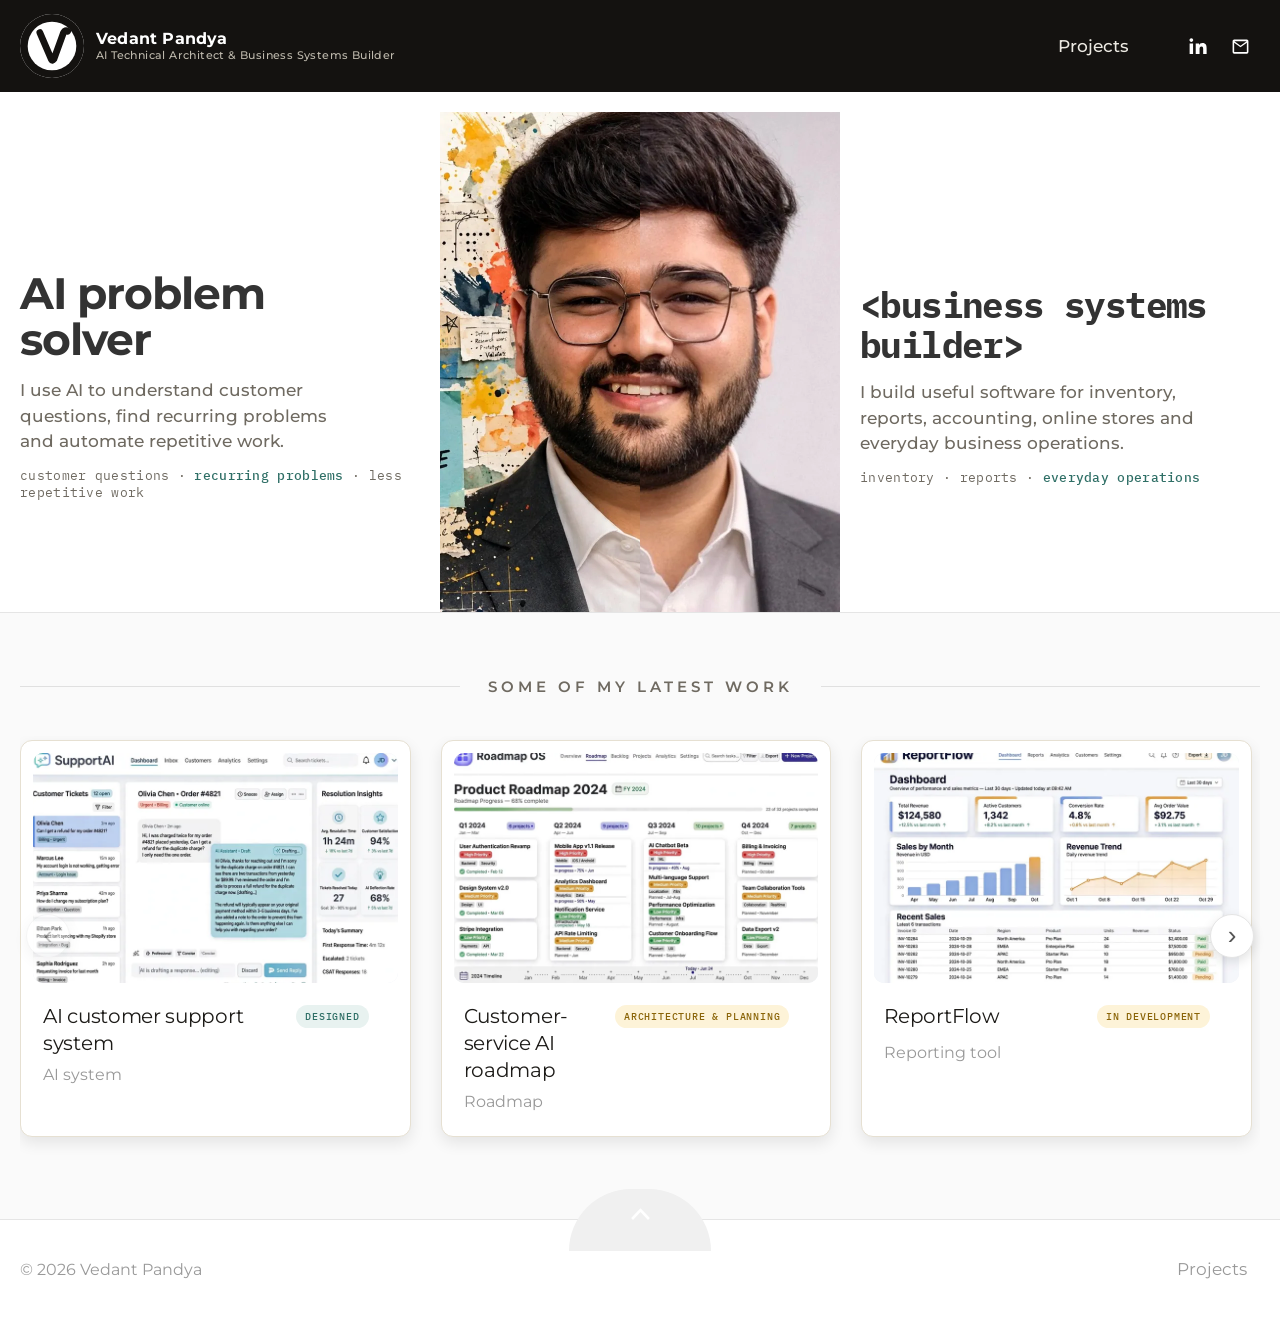
==== commit df0025b6: "Compact work carousel: real project images, show 3, scroll right for all 8" ====
--- a/index.html
+++ b/index.html
@@ -69,7 +69,6 @@
         </div>
       </section>
 
-      <!-- ===== Positioning ===== -->
 
       <!-- ===== Featured projects ===== -->
       <section class="block band" id="projects" aria-label="Featured projects">
@@ -79,20 +78,13 @@
             <h2>Some of my latest work</h2>
             <span class="rule" aria-hidden="true"></span>
           </div>
+          <button class="work-arrow" id="workPrev" type="button" aria-label="Show earlier projects">‹</button>
+          <button class="work-arrow" id="workNext" type="button" aria-label="Show more projects">›</button>
           <div class="cards">
             <!-- Project 1 -->
             <article class="card">
               <div class="preview" aria-hidden="true">
-                <svg viewBox="0 0 320 110" fill="none" stroke-width="2" stroke-linecap="round" stroke-linejoin="round">
-                  <rect x="8" y="12" width="62" height="34" rx="8" stroke="#e4572e"/><path d="M22 62l4-14h14" stroke="#e4572e"/>
-                  <rect x="8" y="66" width="62" height="30" rx="6" stroke="#e9b44c"/><path d="M14 74l25 14 25-14" stroke="#e9b44c"/>
-                  <path d="M118 30c14 0 26 10 26 24s-12 24-26 24-26-10-26-24 12-24 26-24z" stroke="#4f8f86"/>
-                  <path d="M104 48h28M104 60h20" stroke="#4f8f86"/>
-                  <path d="M76 40h14M76 80h10" stroke="#8a8378" stroke-dasharray="3 4"/>
-                  <circle cx="238" cy="34" r="15" stroke="#2c4a73"/><path d="M216 96c2-14 11-21 22-21s20 7 22 21" stroke="#2c4a73"/>
-                  <path d="M150 54h52" stroke="#8a8378" stroke-dasharray="3 4"/>
-                  <rect x="196" y="8" width="86" height="20" rx="10" stroke="#4f8f86"/><path d="M210 18h58" stroke="#4f8f86"/>
-                </svg>
+                <picture><source srcset="assets/project-1.webp" type="image/webp"><img src="assets/project-1.jpg" alt="AI customer support system preview"></picture>
               </div>
               <div class="card-meta">
                 <div class="card-top">
@@ -137,15 +129,7 @@
             <!-- Project 2 -->
             <article class="card">
               <div class="preview" aria-hidden="true">
-                <svg viewBox="0 0 320 110" fill="none" stroke-width="2" stroke-linecap="round" stroke-linejoin="round">
-                  <path d="M16 88h288" stroke="#8a8378"/>
-                  <circle cx="48" cy="88" r="7" fill="#e4572e" stroke="none"/><circle cx="128" cy="88" r="7" fill="#e9b44c" stroke="none"/><circle cx="208" cy="88" r="7" fill="#4f8f86" stroke="none"/><circle cx="288" cy="88" r="7" fill="#2c4a73" stroke="none"/>
-                  <rect x="24" y="34" width="48" height="30" rx="6" stroke="#e4572e"/><path d="M34 49h28" stroke="#e4572e"/>
-                  <rect x="104" y="20" width="48" height="30" rx="6" stroke="#e9b44c"/><path d="M114 35h28" stroke="#e9b44c"/>
-                  <rect x="184" y="34" width="48" height="30" rx="6" stroke="#4f8f86"/><path d="M194 49h28" stroke="#4f8f86"/>
-                  <rect x="264" y="20" width="48" height="30" rx="6" stroke="#2c4a73"/><path d="M274 35h28" stroke="#2c4a73"/>
-                  <path d="M48 64v17M128 50v31M208 64v17M288 50v31" stroke="#8a8378" stroke-dasharray="3 4"/>
-                </svg>
+                <picture><source srcset="assets/project-2.webp" type="image/webp"><img src="assets/project-2.jpg" alt="Customer-service AI roadmap preview"></picture>
               </div>
               <div class="card-meta">
                 <div class="card-top">
@@ -190,17 +174,7 @@
             <!-- Project 3 -->
             <article class="card">
               <div class="preview" aria-hidden="true">
-                <svg viewBox="0 0 320 110" fill="none" stroke-width="2" stroke-linecap="round" stroke-linejoin="round">
-                  <rect x="10" y="22" width="72" height="66" rx="6" stroke="#4f8f86"/>
-                  <path d="M10 44h72M10 66h72M34 22v66M58 22v66" stroke="#4f8f86"/>
-                  <path d="M90 55h22" stroke="#8a8378"/><path d="M104 47l10 8-10 8" stroke="#8a8378"/>
-                  <rect x="122" y="18" width="76" height="74" rx="6" stroke="#e4572e"/>
-                  <path d="M136 36h48M136 52h48M136 68h30" stroke="#e4572e"/>
-                  <path d="M206 55h22" stroke="#8a8378"/><path d="M220 47l10 8-10 8" stroke="#8a8378"/>
-                  <rect x="238" y="30" width="72" height="50" rx="6" stroke="#e9b44c"/>
-                  <path d="M246 40l28 20 28-20" stroke="#e9b44c"/>
-                  <circle cx="274" cy="96" r="8" stroke="#2c4a73"/><path d="M274 90v6l5 3" stroke="#2c4a73"/>
-                </svg>
+                <picture><source srcset="assets/project-3.webp" type="image/webp"><img src="assets/project-3.jpg" alt="ReportFlow preview"></picture>
               </div>
               <div class="card-meta">
                 <div class="card-top">
@@ -244,15 +218,7 @@
             <!-- Project 4 -->
             <article class="card">
               <div class="preview" aria-hidden="true">
-                <svg viewBox="0 0 320 110" fill="none" stroke-width="2" stroke-linecap="round" stroke-linejoin="round">
-                  <path d="M60 18l44 22v44L60 106 16 84V40z" stroke="#e4572e"/>
-                  <path d="M16 40l44 22 44-22M60 62v44" stroke="#e4572e"/>
-                  <path d="M140 30h60M140 52h60M140 74h44" stroke="#8a8378"/>
-                  <circle cx="126" cy="30" r="4" fill="#4f8f86" stroke="none"/><circle cx="126" cy="52" r="4" fill="#e9b44c" stroke="none"/><circle cx="126" cy="74" r="4" fill="#2c4a73" stroke="none"/>
-                  <rect x="228" y="18" width="76" height="74" rx="6" stroke="#4f8f86"/>
-                  <path d="M240 36h52M240 54h52M240 72h34" stroke="#4f8f86"/>
-                  <path d="M204 55h16" stroke="#8a8378" stroke-dasharray="3 4"/>
-                </svg>
+                <picture><source srcset="assets/project-4.webp" type="image/webp"><img src="assets/project-4.jpg" alt="Inventory and purchase system preview"></picture>
               </div>
               <div class="card-meta">
                 <div class="card-top">
@@ -296,15 +262,7 @@
             <!-- Project 5 -->
             <article class="card">
               <div class="preview" aria-hidden="true">
-                <svg viewBox="0 0 320 110" fill="none" stroke-width="2" stroke-linecap="round" stroke-linejoin="round">
-                  <rect x="14" y="26" width="92" height="58" rx="6" stroke="#2c4a73"/>
-                  <path d="M28 44h64M28 60h44" stroke="#2c4a73"/>
-                  <path d="M40 96h40" stroke="#2c4a73"/>
-                  <path d="M118 42h66M170 32l16 10-16 10" stroke="#4f8f86"/>
-                  <path d="M202 72h-66M152 62l-16 10 16 10" stroke="#e9b44c"/>
-                  <path d="M238 78a24 15 0 1 1 6-28 19 13 0 0 1 34 6 16 12 0 0 1-4 22z" stroke="#e4572e"/>
-                  <path d="M246 92h56" stroke="#e4572e"/>
-                </svg>
+                <picture><source srcset="assets/project-5.webp" type="image/webp"><img src="assets/project-5.jpg" alt="Accounting and Tally connection preview"></picture>
               </div>
               <div class="card-meta">
                 <div class="card-top">
@@ -348,12 +306,7 @@
             <!-- Project 6 -->
             <article class="card">
               <div class="preview" aria-hidden="true">
-                <svg viewBox="0 0 320 110" fill="none" stroke-width="2" stroke-linecap="round" stroke-linejoin="round">
-                  <path d="M30 92V58M66 92V38M102 92V50M138 92V26" stroke="#e4572e" stroke-width="14"/>
-                  <path d="M180 30h110M180 54h84M180 78h98" stroke="#8a8378"/>
-                  <circle cx="166" cy="30" r="4" fill="#4f8f86" stroke="none"/><circle cx="166" cy="54" r="4" fill="#e9b44c" stroke="none"/><circle cx="166" cy="78" r="4" fill="#2c4a73" stroke="none"/>
-                  <circle cx="282" cy="20" r="11" stroke="#4f8f86"/><path d="M290 28l12 12" stroke="#4f8f86"/>
-                </svg>
+                <picture><source srcset="assets/project-6.webp" type="image/webp"><img src="assets/project-6.jpg" alt="Customer feedback intelligence preview"></picture>
               </div>
               <div class="card-meta">
                 <div class="card-top">
@@ -398,14 +351,7 @@
             <!-- Project 7 -->
             <article class="card">
               <div class="preview" aria-hidden="true">
-                <svg viewBox="0 0 320 110" fill="none" stroke-width="2" stroke-linecap="round" stroke-linejoin="round">
-                  <rect x="18" y="16" width="60" height="78" rx="6" stroke="#e4572e"/><path d="M34 34h28M34 50h28M34 66h18" stroke="#e4572e"/>
-                  <rect x="94" y="16" width="60" height="78" rx="6" stroke="#e9b44c"/><path d="M110 34h28M110 50h28M110 66h18" stroke="#e9b44c"/>
-                  <path d="M168 55h20M180 47l10 8-10 8" stroke="#8a8378"/>
-                  <rect x="202" y="16" width="100" height="78" rx="6" stroke="#4f8f86"/>
-                  <circle cx="228" cy="38" r="6" stroke="#4f8f86"/><circle cx="252" cy="38" r="6" stroke="#4f8f86"/><circle cx="276" cy="38" r="6" fill="#4f8f86"/>
-                  <path d="M216 66h72M216 80h48" stroke="#4f8f86"/>
-                </svg>
+                <picture><source srcset="assets/project-7.webp" type="image/webp"><img src="assets/project-7.jpg" alt="Vunoti online store preview"></picture>
               </div>
               <div class="card-meta">
                 <div class="card-top">
@@ -449,12 +395,7 @@
             <!-- Project 8 -->
             <article class="card">
               <div class="preview" aria-hidden="true">
-                <svg viewBox="0 0 320 110" fill="none" stroke-width="2" stroke-linecap="round" stroke-linejoin="round">
-                  <circle cx="160" cy="55" r="14" stroke="#2c4a73"/><circle cx="160" cy="55" r="5" fill="#2c4a73" stroke="none"/>
-                  <circle cx="48" cy="26" r="11" stroke="#e4572e"/><circle cx="48" cy="88" r="11" stroke="#e9b44c"/>
-                  <circle cx="272" cy="26" r="11" stroke="#4f8f86"/><circle cx="272" cy="88" r="11" stroke="#e4572e"/>
-                  <path d="M59 30l86 18M59 84l86-18M261 30l-86 18M261 84l-86-18" stroke="#8a8378" stroke-dasharray="3 4"/>
-                </svg>
+                <picture><source srcset="assets/project-8.webp" type="image/webp"><img src="assets/project-8.jpg" alt="Business data automation preview"></picture>
               </div>
               <div class="card-meta">
                 <div class="card-top">
@@ -499,9 +440,7 @@
       </section>
 
 
-      <!-- ===== About ===== -->
-
-      <!-- ===== Contact ===== -->
+
     </main>
 
     <footer>
--- a/css/style.css
+++ b/css/style.css
@@ -193,7 +193,7 @@
       }
       .work-head .rule{ flex:1; height:1px; background:#e0e0e0; }
       @media (prefers-color-scheme: dark){ .work-head .rule{ background:var(--card-edge); } }
-      #projects .block-in{ max-width:1310px; }
+      #projects .block-in{ max-width:1310px; position:relative; }
       #projects{ background:#fafafa; border-top:1px solid #e5e5e5; }
       @media (prefers-color-scheme: dark){ #projects{ background:var(--band); border-top-color:var(--card-edge); } }
       .sec-head h2{
@@ -217,8 +217,11 @@
       .step .arr{ position:absolute; top:26px; right:-8px; z-index:2; color:var(--muted); font-size:14px; background:var(--card); padding:0 2px; }
 
       /* Project cards */
-      .cards{ display:grid; grid-template-columns:repeat(3, 1fr); gap:30px; }
-      @media (max-width:1150px){ .cards{ grid-template-columns:repeat(2, 1fr); } }
+      .cards{ display:flex; gap:30px; overflow-x:auto; scroll-snap-type:x mandatory;
+        scrollbar-width:none; padding:4px 4px 18px; }
+      .cards::-webkit-scrollbar{ display:none; }
+      .card{ flex:0 0 calc((100% - 60px)/3); scroll-snap-align:start; }
+      @media (max-width:1150px){ .card{ flex-basis:calc((100% - 30px)/2); } }
 .card{
         background:var(--card); border:1px solid var(--card-edge); border-radius:12px;
         overflow:hidden; box-shadow:0 6px 15px rgba(0,0,0,.09);
@@ -226,12 +229,23 @@
         display:flex; flex-direction:column;
       }
       .card:hover{ box-shadow:0 8px 18px rgba(0,0,0,.12); }
-      .preview{ background:#eef2f7; min-height:230px; display:grid; place-items:center; padding:22px 20px; overflow:hidden; margin:12px 12px 0; border-radius:10px; }
-      .preview svg{ width:100%; max-width:320px; height:auto; }
+      .preview{ background:#eef2f7; height:230px; overflow:hidden; margin:12px 12px 0; border-radius:10px; }
+      .preview img{ width:100%; height:100%; object-fit:cover; display:block; }
       .card-meta{ padding:20px 22px 22px; display:flex; flex-direction:column; flex:1; }
       .card-top{ display:flex; align-items:flex-start; gap:10px; }
       .card-top h3{ margin:0; font-size:20px; font-weight:400; color:var(--ink-strong); line-height:1.35; letter-spacing:-.3px; flex:1; }
       /* Adham-style collapsed card: title + subtitle + chevron; detail opens on click */
+.work-arrow{
+        position:absolute; top:calc(50% + 20px); transform:translateY(-50%);
+        width:44px; height:44px; border-radius:50%; border:1px solid #e5e5e5;
+        background:#fff; box-shadow:0 4px 12px rgba(0,0,0,.12);
+        font-size:26px; line-height:1; color:#555; cursor:pointer; z-index:5;
+        display:grid; place-items:center; padding:0 0 3px;
+      }
+      .work-arrow:hover:not(:disabled){ color:#111; border-color:#ccc; }
+      .work-arrow:disabled{ opacity:.35; cursor:default; }
+      #workPrev{ left:6px; }
+      #workNext{ right:6px; }
       .card-top{ cursor:pointer; }
       .card-sub{ margin:6px 0 0; font-size:16px; line-height:1.5; color:#999; font-weight:400; }
       @media (prefers-color-scheme: dark){ .card-sub{ color:var(--muted); } }
@@ -374,7 +388,8 @@
         .side.left{ order:2; padding-top:26px; }
         .side.right{ order:3; margin-top:24px; }
         .portrait{ max-height:560px; }
-        .cards{ grid-template-columns:1fr; max-width:520px; margin:0 auto; }
+        .cards{ margin:0; }
+        .card{ flex-basis:85%; }
         nav.main a.opt{ display:none; }
         .brand-name small{ display:none; }
         section.block{ padding:50px 20px; }
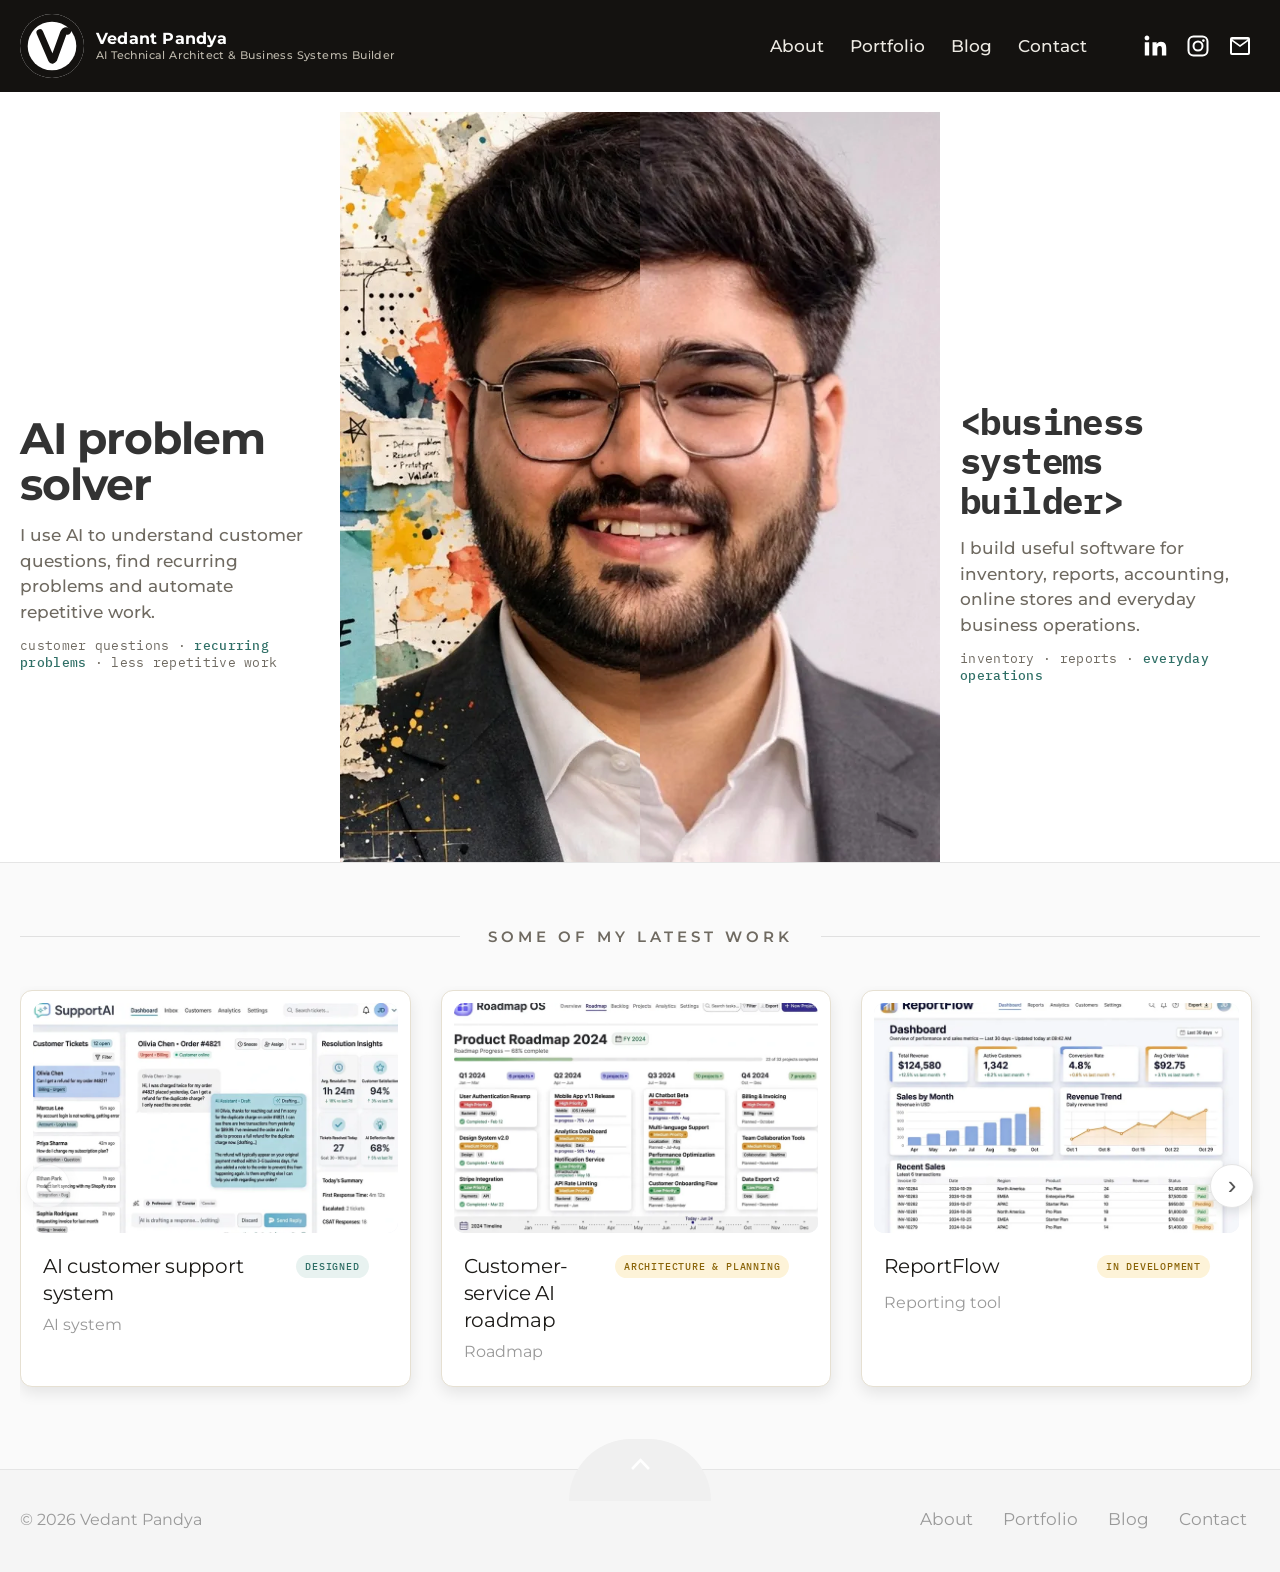
==== commit cb11603e: "Add About, Portfolio, Blog, Contact pages like Adham; shared nav with current-page state and real Li" ====
--- a/index.html
+++ b/index.html
@@ -31,11 +31,17 @@
           <span class="brand-name">Vedant Pandya<small>AI Technical Architect &amp; Business Systems Builder</small></span>
         </a>
         <nav class="main" aria-label="Main">
-          <a href="#projects">Projects</a>
+          <a href="about.html">About</a>
+          <a href="portfolio.html">Portfolio</a>
+          <a href="blog.html">Blog</a>
+          <a href="contact.html">Contact</a>
         </nav>
         <div class="socials">
-          <a href="https://www.linkedin.com" target="_blank" rel="noopener" aria-label="Vedant Pandya on LinkedIn">
+          <a href="https://www.linkedin.com/in/vedant-pandya10" target="_blank" rel="noopener" aria-label="Vedant Pandya on LinkedIn">
             <svg viewBox="0 0 24 24" aria-hidden="true"><path d="M4.98 3.5C4.98 4.88 3.87 6 2.5 6S0 4.88 0 3.5 1.12 1 2.5 1s2.48 1.12 2.48 2.5zM.2 8h4.6v14H.2zM8.3 8h4.4v1.9h.1c.6-1.2 2.1-2.4 4.4-2.4 4.7 0 5.6 3.1 5.6 7.1V22h-4.6v-6.5c0-1.6 0-3.6-2.2-3.6s-2.6 1.7-2.6 3.5V22H8.3z" transform="translate(0.6,0.6) scale(0.95)"/></svg>
+          </a>
+          <a href="https://www.instagram.com/vedanttpandyaa/?hl=en" target="_blank" rel="noopener" aria-label="Vedant Pandya on Instagram">
+            <svg class="ig" viewBox="0 0 24 24" aria-hidden="true"><rect x="2.5" y="2.5" width="19" height="19" rx="5"/><circle cx="12" cy="12" r="4.5"/><circle cx="17.4" cy="6.6" r="1.3" fill="#fff" stroke="none"/></svg>
           </a>
           <a href="mailto:pvedant881@gmail.com" aria-label="Email Vedant Pandya">
             <svg viewBox="0 0 24 24" aria-hidden="true"><path d="M2 5a2 2 0 0 1 2-2h16a2 2 0 0 1 2 2v14a2 2 0 0 1-2 2H4a2 2 0 0 1-2-2zm2.3.4L12 11l7.7-5.6H4.3zM20 7.2l-8 5.8-8-5.8V19h16z"/></svg>
@@ -450,7 +456,10 @@
       <div class="footer-in">
         <span class="copy">&copy; <span id="year">2026</span> Vedant Pandya</span>
         <nav aria-label="Footer">
-          <a href="#projects">Projects</a>
+          <a href="about.html">About</a>
+          <a href="portfolio.html">Portfolio</a>
+          <a href="blog.html">Blog</a>
+          <a href="contact.html">Contact</a>
         </nav>
       </div>
     </footer>
--- a/css/style.css
+++ b/css/style.css
@@ -66,10 +66,13 @@
         padding:10px 11px; border-radius:6px; min-height:40px; display:inline-flex; align-items:center;
       }
       nav.main a:hover{ color:#fff; background:#2a2723; }
+      nav.main a.current{ color:#999; }
+      nav.main a.current:hover{ color:#999; background:transparent; }
       .socials{ display:flex; align-items:center; gap:2px; margin-left:12px; }
       .socials a{ width:40px; height:40px; display:grid; place-items:center; border-radius:6px; }
       .socials a:hover{ background:#2a2723; }
-      .socials svg{ width:19px; height:19px; fill:#fff; }
+      .socials svg{ width:24px; height:24px; fill:#fff; }
+      .socials svg.ig{ fill:none; stroke:#fff; stroke-width:2; }
 
       /* ---------- Hero ---------- */
       .eyebrow{
@@ -81,10 +84,10 @@
       @media (prefers-color-scheme: dark){ .eyebrow b{ color:var(--coral); } }
       .hero{ position:relative; max-width:1310px; margin:0 auto; padding:20px 20px 0; }
       .hero-grid{
-        display:grid; grid-template-columns: 1fr minmax(320px, 400px) 1fr;
+        display:grid; grid-template-columns: 1fr minmax(420px, 600px) 1fr;
         align-items:center; gap:20px; position:relative;
       }
-      .side{ position:relative; z-index:3; padding:55px 0 8px; transition:opacity .5s ease; }
+      .side{ position:relative; z-index:3; padding:120px 0 8px; transition:opacity .5s ease; }
       /* Headings cross-fade like Adham: the side the mouse is on stays
          full, the opposite side fades out. Resting state is both full. */
       .side h2{
@@ -112,7 +115,7 @@
       .portrait{
         position:relative; z-index:1;
         aspect-ratio: 800 / 1000;
-        max-height:520px; margin:0 auto; width:100%;
+        max-height:750px; margin:0 auto; width:100%;
         -webkit-user-select:none; user-select:none;
         border-radius:0; overflow:hidden;
         background:transparent;
@@ -134,10 +137,9 @@
       .portrait .wipe{
         z-index:2;
         clip-path:inset(0 50% 0 0);
-        transition:clip-path .5s ease, transform .5s ease;
-      }
-      .portrait .photo{ transition:transform .5s ease; }
-      .half-label{
+        transition:clip-path .5s ease;
+      }
+            .half-label{
         position:absolute; bottom:14px; z-index:3;
         font-family:"IBM Plex Mono", monospace; font-size:11px; letter-spacing:1.6px;
         padding:6px 10px; border-radius:999px; background:rgba(20,18,16,.74); color:#fff;
@@ -346,7 +348,7 @@
       @media (prefers-color-scheme: dark){ .contact .mail-note a{ color:var(--teal); } }
 
       /* ---------- Footer ---------- */
-      footer{ background:#fff; border-top:1px solid #e5e5e5; position:relative; }
+      footer{ background:#f5f5f5; border-top:1px solid #e5e5e5; position:relative; }
       @media (prefers-color-scheme: dark){ footer{ background:var(--footer); border-top-color:var(--card-edge); } }
 .to-top{
         position:absolute; top:-31px; left:50%; transform:translateX(-50%);
@@ -415,4 +417,100 @@
         .card, .btn, .reveal, .how-btn .chev{ transition:none; }
         .reveal{ opacity:1; transform:none; }
       }
-    +    
+      /* ---------- Inner pages: About / Portfolio / Blog / Contact ---------- */
+      .page{ max-width:1310px; margin:0 auto; padding:0 20px; }
+      .page-head{ font-size:clamp(64px, 8vw, 110px); font-weight:800; letter-spacing:-2px; color:#2b2b2b; margin:120px 0 0; line-height:1; }
+      .page-intro{ font-size:28px; font-weight:300; line-height:1.4; color:#999; max-width:820px; margin:28px 0 0; }
+      .page-lede{ font-size:20px; line-height:1.6; color:#444; max-width:820px; margin:28px 0 0; }
+      .page-sec{ margin:110px 0; }
+      .page-sec > h2{ font-size:42px; font-weight:300; color:#333; margin:0 0 28px; }
+      .band-sec{ background:#fafafa; padding:90px 0; margin:110px 0; }
+      .band-sec .page-sec{ margin:0; }
+      .about-hero{ display:grid; grid-template-columns:1.05fr .95fr; gap:60px; align-items:start; }
+      .about-hero img{ width:100%; height:auto; display:block; }
+      .strip{ display:flex; gap:25px; margin-top:110px; }
+      .strip img{ flex:1; min-width:0; height:190px; object-fit:cover; border-radius:12px; border:3px solid #fff; box-shadow:0 4px 14px rgba(0,0,0,.12); }
+      .split2{ display:grid; grid-template-columns:1.1fr .9fr; gap:60px; align-items:center; }
+      .duo{ display:grid; grid-template-columns:1fr 1fr; gap:30px; margin-top:28px; }
+      .duo h3{ font-size:20px; font-weight:600; color:#333; margin:0 0 12px; }
+      .duo ul{ margin:0; padding-left:20px; font-size:18px; line-height:1.8; color:#444; }
+      .pie{ width:400px; height:400px; border-radius:50%; margin:0 auto; position:relative;
+        background:conic-gradient(#d8d2c4 0 50%, #2b2b2b 50% 100%); }
+      .pie span{ position:absolute; top:50%; transform:translateY(-50%); color:#fff; font-size:22px; font-weight:700; }
+      .pie .pl{ left:12%; }
+      .pie .pr{ right:8%; }
+      .facts{ display:grid; grid-template-columns:680px 1fr; gap:60px; align-items:start; }
+      .facts img{ width:100%; height:560px; object-fit:cover; display:block; }
+      .facts ul{ margin:0; padding-left:22px; font-size:20px; line-height:1.6; color:#444; }
+      .facts li{ margin:0 0 16px; }
+      .skills-wrap{ display:flex; gap:30px; align-items:stretch; }
+      .skill-scale{ display:flex; flex-direction:column; justify-content:space-between; font-size:16px; color:#999; padding:0 0 8px; }
+      .skills{ display:flex; align-items:flex-end; gap:40px; height:420px; }
+      .skill-bar{ width:150px; border-radius:12px 12px 0 0; display:flex; flex-direction:column; justify-content:flex-end; align-items:center; color:#fff; padding-bottom:18px; }
+      .skill-bar .pct{ font-size:34px; font-weight:700; line-height:1; }
+      .skill-bar .lbl{ font-size:16px; font-weight:500; margin-top:8px; text-align:center; }
+      .book-row{ padding:22px 0; border-top:1px solid #e5e5e5; }
+      .book-row:first-of-type{ border-top:none; }
+      .book-row h3{ font-size:24px; font-weight:600; color:#333; margin:0 0 6px; }
+      .book-row p{ font-size:18px; line-height:1.6; color:#666; margin:0; }
+      ol.steps{ margin:0; padding-left:26px; font-size:20px; line-height:1.7; color:#444; }
+      ol.steps li{ margin:0 0 14px; }
+      ol.steps b{ color:#333; }
+      .folio-hero{ display:grid; grid-template-columns:1fr 1fr; gap:60px; align-items:center; }
+      .folio-hero img{ width:100%; height:420px; object-fit:cover; display:block; border-radius:10px; }
+      .folio-grid{ display:grid; grid-template-columns:repeat(3, 1fr); gap:30px; margin-top:70px; }
+      .blog-list{ max-width:850px; margin:60px auto 0; }
+      .post{ margin:0 0 190px; }
+      .post > img{ width:100%; height:485px; object-fit:cover; border-radius:12px; display:block; }
+      .post h2{ font-size:48px; font-weight:300; line-height:1.2; color:#333; margin:28px 0 18px; }
+      .post p{ font-size:24px; font-weight:300; line-height:1.6; color:#999; margin:0; }
+      .post-meta{ display:flex; align-items:center; gap:18px; margin-top:28px; }
+      .post-meta img{ width:80px; height:80px; border-radius:50%; object-fit:cover; }
+      .post-meta b{ font-size:22px; color:#333; font-weight:500; display:block; }
+      .post-meta span{ font-size:20px; color:#999; }
+      .contact-hero{ display:grid; grid-template-columns:1fr 1fr; gap:60px; align-items:start; margin-top:70px; }
+      .social-grid{ display:grid; grid-template-columns:1fr 1fr; gap:44px 60px; }
+      .social-tile{ display:flex; align-items:center; gap:16px; text-decoration:none; }
+      .social-tile .dot{ width:60px; height:60px; border-radius:50%; display:grid; place-items:center; flex:none; }
+      .social-tile .dot svg{ width:28px; height:28px; fill:#fff; }
+      .social-tile .dot svg.ig{ fill:none; stroke:#fff; stroke-width:2; }
+      .social-tile span{ font-size:22px; font-weight:500; }
+      .split-face{ display:flex; height:600px; }
+      .split-face img{ width:50%; height:100%; object-fit:cover; display:block; }
+      .form-band{ background:#fafafa; padding:90px 0; margin:110px 0 0; }
+      .cform{ display:grid; grid-template-columns:1fr 1fr; gap:25px 40px; margin-top:44px; }
+      .cform .fld label{ display:block; font-size:22px; color:#333; margin-bottom:10px; }
+      .cform .fld input, .cform .fld textarea{ width:100%; border:1px solid #ccc; border-radius:8px; background:#fff; font:inherit; font-size:18px; color:#333; padding:0 16px; }
+      .cform .fld input{ height:60px; }
+      .cform .fld textarea{ height:185px; padding:14px 16px; resize:vertical; }
+      .cform .fld-msg{ grid-row:span 2; }
+      .cform .fld-msg textarea{ height:100%; min-height:185px; }
+      .send-btn{ grid-column:2; justify-self:end; margin-top:14px; width:180px; height:65px; background:#222; color:#fff; font-size:22px; font-weight:700; border:none; border-radius:8px; cursor:pointer; }
+      @media (max-width: 900px){
+        .about-hero, .split2, .facts, .folio-hero, .contact-hero{ grid-template-columns:1fr; gap:30px; }
+        .facts img{ height:340px; }
+        .strip{ flex-direction:column; }
+        .strip img{ height:220px; }
+        .folio-grid{ grid-template-columns:1fr; }
+        .skills{ gap:14px; height:320px; }
+        .skill-bar{ width:100%; }
+        .skill-bar .pct{ font-size:24px; }
+        .post > img{ height:300px; }
+        .post h2{ font-size:32px; }
+        .post p{ font-size:20px; }
+        .cform{ grid-template-columns:1fr; }
+        .cform .fld-msg{ grid-row:auto; }
+        .send-btn{ grid-column:1; justify-self:start; }
+        .split-face{ height:380px; }
+        .pie{ width:320px; height:320px; }
+      }
+      @media (prefers-color-scheme: dark){
+        .page-head, .page-sec > h2, .post h2, .book-row h3, .cform .fld label{ color:#ece9e2; }
+        .page-lede, .duo ul, .facts ul, ol.steps, .post-meta b{ color:#cfc9bd; }
+        .band-sec, .form-band{ background:var(--band); }
+        .pie{ background:conic-gradient(#4a463d 0 50%, #ece9e2 50% 100%); }
+        .pie span{ color:#171512; }
+        .cform .fld input, .cform .fld textarea{ background:#2a2721; border-color:#4a463d; color:#ece9e2; }
+        .send-btn{ background:#ece9e2; color:#171512; }
+      }
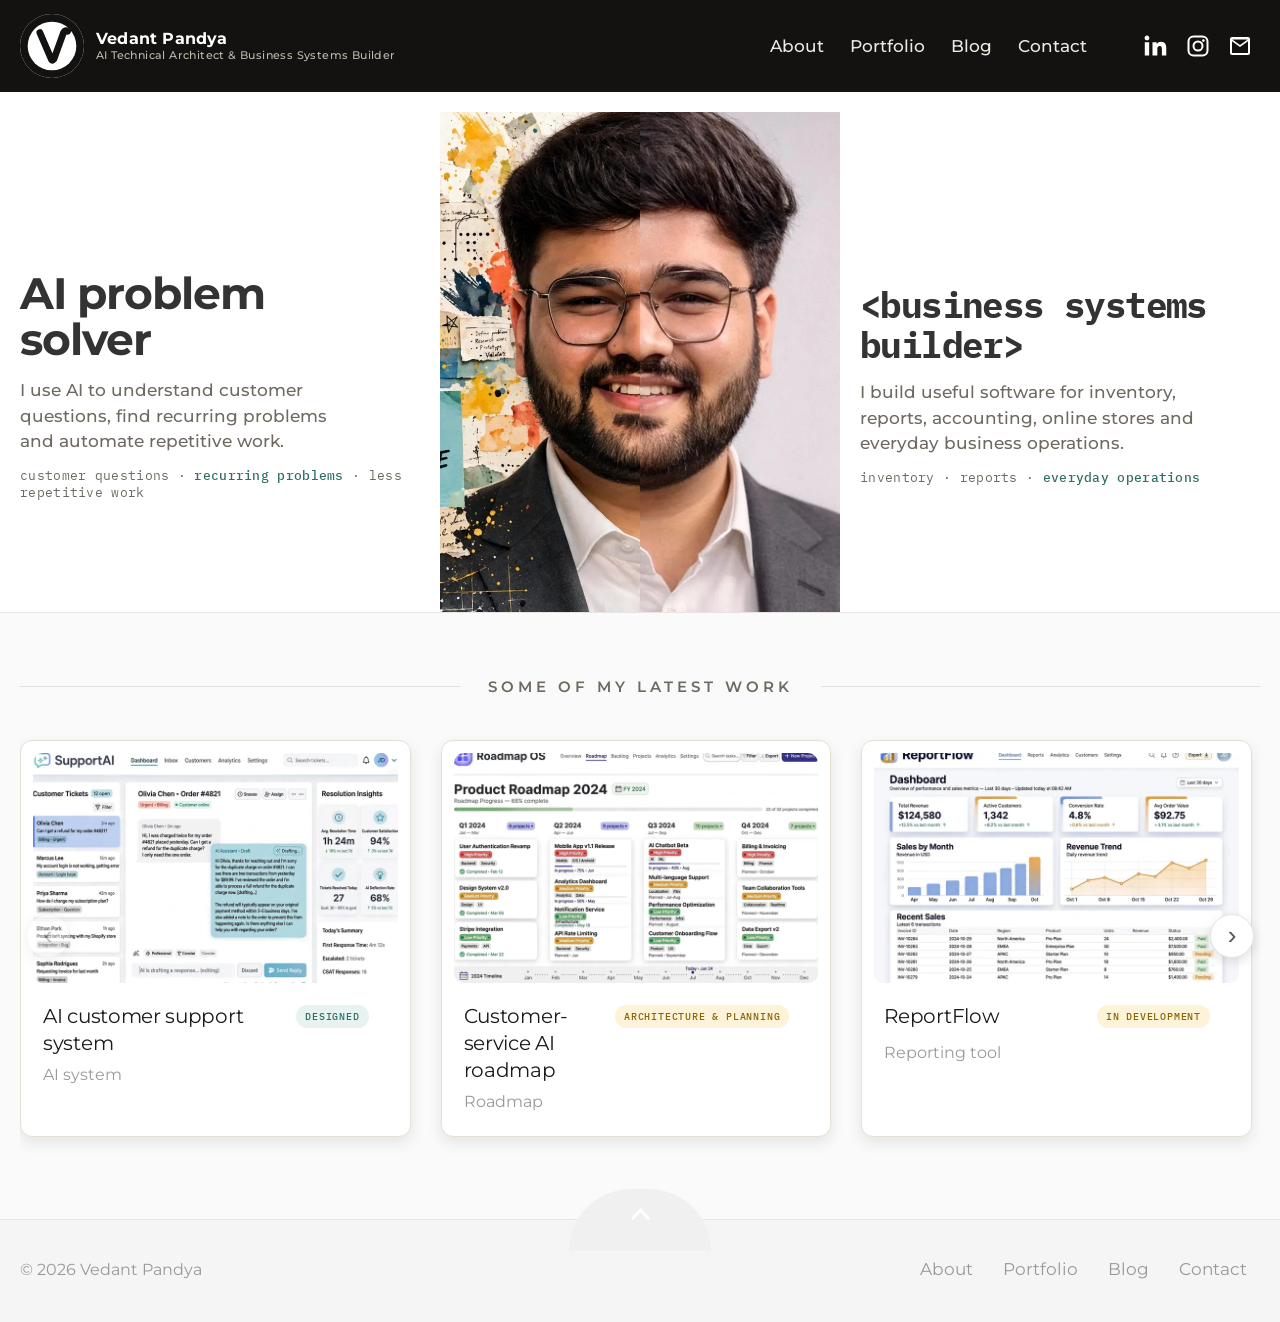
==== commit d844d8c0: "Mobile view: hamburger menu with dropdown nav, tighter mobile spacing" ====
--- a/index.html
+++ b/index.html
@@ -30,6 +30,7 @@
           <img class="monogram" src="assets/logo-v.svg" alt="Vedant Pandya logo" width="64" height="64" />
           <span class="brand-name">Vedant Pandya<small>AI Technical Architect &amp; Business Systems Builder</small></span>
         </a>
+        <button class="menu-btn" id="menuBtn" type="button" aria-label="Menu" aria-expanded="false"><span aria-hidden="true"></span></button>
         <nav class="main" aria-label="Main">
           <a href="about.html">About</a>
           <a href="portfolio.html">Portfolio</a>
--- a/css/style.css
+++ b/css/style.css
@@ -84,10 +84,10 @@
       @media (prefers-color-scheme: dark){ .eyebrow b{ color:var(--coral); } }
       .hero{ position:relative; max-width:1310px; margin:0 auto; padding:20px 20px 0; }
       .hero-grid{
-        display:grid; grid-template-columns: 1fr minmax(420px, 600px) 1fr;
+        display:grid; grid-template-columns: 1fr minmax(320px, 400px) 1fr;
         align-items:center; gap:20px; position:relative;
       }
-      .side{ position:relative; z-index:3; padding:120px 0 8px; transition:opacity .5s ease; }
+      .side{ position:relative; z-index:3; padding:55px 0 8px; transition:opacity .5s ease; }
       /* Headings cross-fade like Adham: the side the mouse is on stays
          full, the opposite side fades out. Resting state is both full. */
       .side h2{
@@ -115,7 +115,7 @@
       .portrait{
         position:relative; z-index:1;
         aspect-ratio: 800 / 1000;
-        max-height:750px; margin:0 auto; width:100%;
+        max-height:520px; margin:0 auto; width:100%;
         -webkit-user-select:none; user-select:none;
         border-radius:0; overflow:hidden;
         background:transparent;
@@ -382,7 +382,19 @@
         .about-photo{ max-width:340px; }
         .about-photo img{ aspect-ratio: 4 / 3.4; }
       }
+      .menu-btn{ display:none; }
       @media (max-width: 860px){
+        .menu-btn{ display:grid; place-items:center; width:44px; height:44px; flex:none;
+          background:transparent; border:1px solid #444; border-radius:8px; cursor:pointer; margin-left:auto; }
+        .menu-btn span{ display:block; width:22px; height:2px; background:#fff; position:relative; }
+        .menu-btn span::before, .menu-btn span::after{ content:""; position:absolute; left:0; width:22px; height:2px; background:#fff; }
+        .menu-btn span::before{ top:-7px; }
+        .menu-btn span::after{ top:7px; }
+        .header-in{ flex-wrap:wrap; }
+        nav.main, .header-in .socials{ display:none; }
+        header.site.nav-open nav.main{ display:flex; flex-direction:column; flex-basis:100%; order:3; gap:0; }
+        header.site.nav-open nav.main a{ padding:14px 4px; font-size:18px; border-top:1px solid #2a2723; }
+        header.site.nav-open .socials{ display:flex; flex-basis:100%; order:4; margin-left:0; padding:6px 0 12px; }
         .hero-grid{ grid-template-columns:1fr; gap:0; }
         .portrait-wrap{ order:1; margin-top:6px; }
         .side{ padding:0; text-align:center; }
@@ -458,7 +470,7 @@
       ol.steps li{ margin:0 0 14px; }
       ol.steps b{ color:#333; }
       .folio-hero{ display:grid; grid-template-columns:1fr 1fr; gap:60px; align-items:center; }
-      .folio-hero img{ width:100%; height:420px; object-fit:cover; display:block; border-radius:10px; }
+      .folio-hero img{ width:100%; height:auto; display:block; border-radius:10px; }
       .folio-grid{ display:grid; grid-template-columns:repeat(3, 1fr); gap:30px; margin-top:70px; }
       .blog-list{ max-width:850px; margin:60px auto 0; }
       .post{ margin:0 0 190px; }
@@ -477,7 +489,7 @@
       .social-tile .dot svg.ig{ fill:none; stroke:#fff; stroke-width:2; }
       .social-tile span{ font-size:22px; font-weight:500; }
       .split-face{ display:flex; height:600px; }
-      .split-face img{ width:50%; height:100%; object-fit:cover; display:block; }
+      .split-face img{ width:100%; height:100%; object-fit:cover; display:block; }
       .form-band{ background:#fafafa; padding:90px 0; margin:110px 0 0; }
       .cform{ display:grid; grid-template-columns:1fr 1fr; gap:25px 40px; margin-top:44px; }
       .cform .fld label{ display:block; font-size:22px; color:#333; margin-bottom:10px; }
@@ -488,6 +500,14 @@
       .cform .fld-msg textarea{ height:100%; min-height:185px; }
       .send-btn{ grid-column:2; justify-self:end; margin-top:14px; width:180px; height:65px; background:#222; color:#fff; font-size:22px; font-weight:700; border:none; border-radius:8px; cursor:pointer; }
       @media (max-width: 900px){
+        .page-head{ margin-top:56px; }
+        .page-intro{ font-size:22px; margin-top:18px; }
+        .page-sec{ margin:70px 0; }
+        .band-sec, .form-band{ padding:56px 0; margin:70px 0; }
+        .form-band{ margin-bottom:0; }
+        .post{ margin-bottom:120px; }
+        .contact-hero, .folio-grid{ margin-top:40px; }
+        .work-head{ margin-bottom:28px; }
         .about-hero, .split2, .facts, .folio-hero, .contact-hero{ grid-template-columns:1fr; gap:30px; }
         .facts img{ height:340px; }
         .strip{ flex-direction:column; }
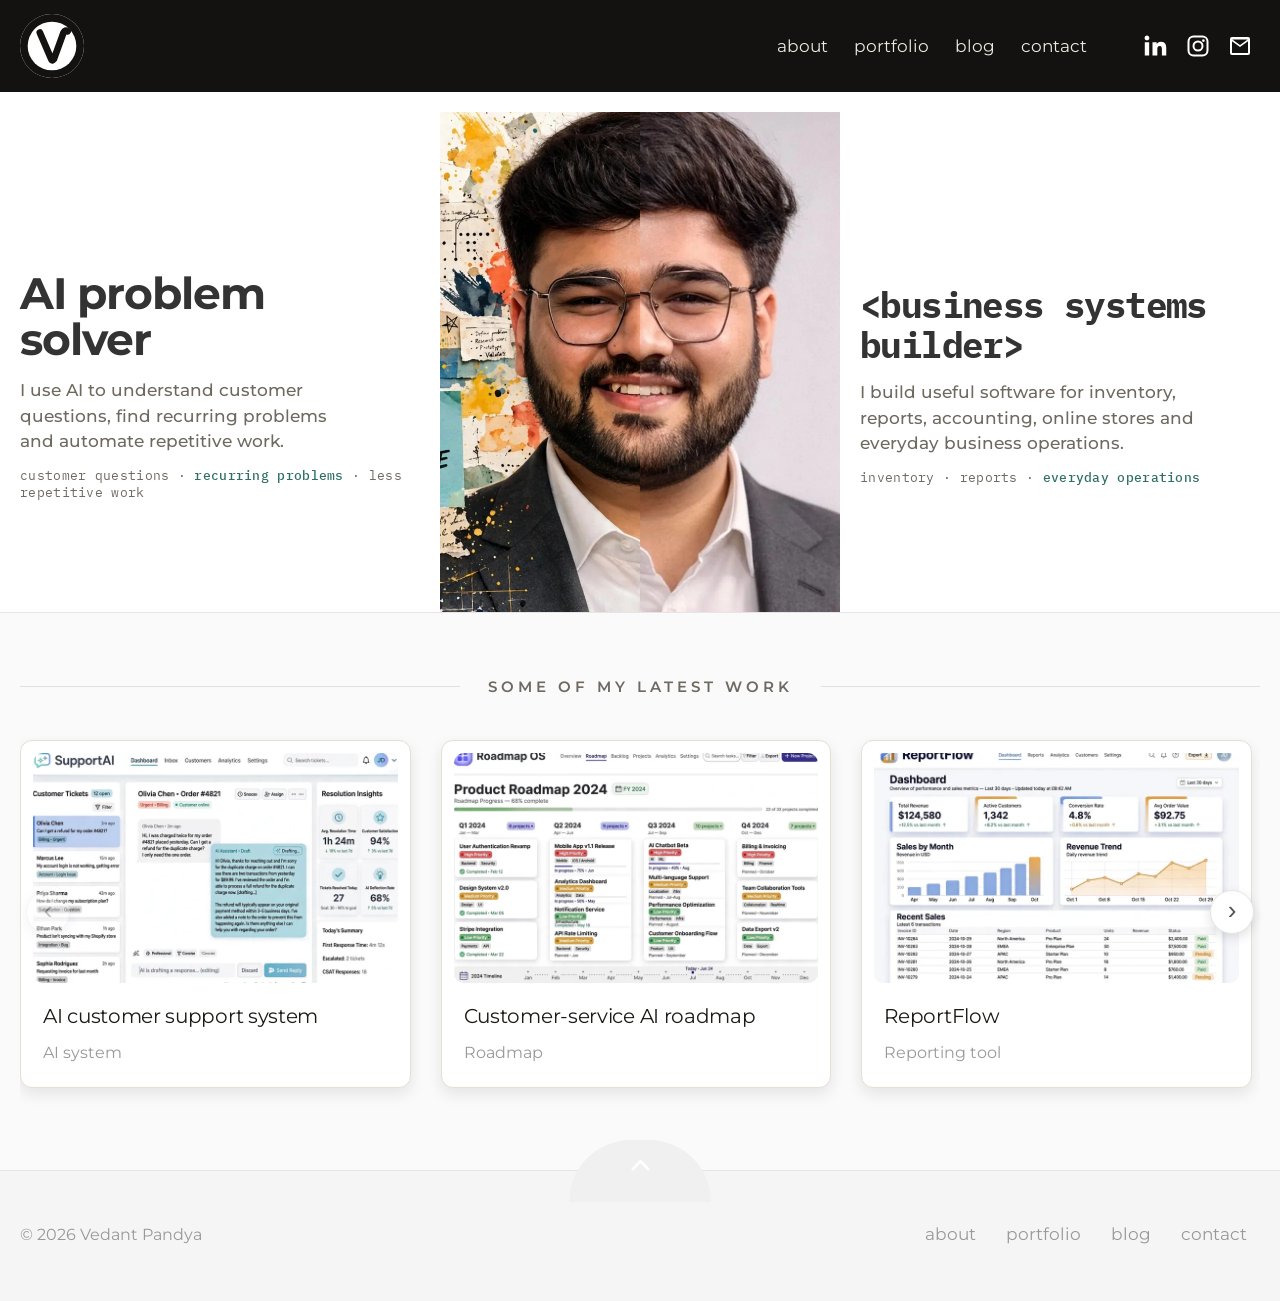
==== commit 0450176b: "Mirror QA fixes: monogram-only header, lowercase nav, taller footer, no status pills, single-line ca" ====
--- a/index.html
+++ b/index.html
@@ -28,7 +28,7 @@
       <div class="header-in">
         <a class="brand" href="#top" aria-label="Vedant Pandya — home">
           <img class="monogram" src="assets/logo-v.svg" alt="Vedant Pandya logo" width="64" height="64" />
-          <span class="brand-name">Vedant Pandya<small>AI Technical Architect &amp; Business Systems Builder</small></span>
+          
         </a>
         <button class="menu-btn" id="menuBtn" type="button" aria-label="Menu" aria-expanded="false"><span aria-hidden="true"></span></button>
         <nav class="main" aria-label="Main">
--- a/css/style.css
+++ b/css/style.css
@@ -62,7 +62,7 @@
       .brand-name small{ display:block; font-weight:500; font-size:11px; color:#bdb8ac; letter-spacing:.4px; }
       nav.main{ margin-left:auto; display:flex; align-items:center; gap:4px; }
       nav.main a{
-        color:#ece9e2; text-decoration:none; font-size:17px; font-weight:500;
+        color:#ece9e2; text-decoration:none; font-size:17px; font-weight:400; text-transform:lowercase;
         padding:10px 11px; border-radius:6px; min-height:40px; display:inline-flex; align-items:center;
       }
       nav.main a:hover{ color:#fff; background:#2a2723; }
@@ -235,7 +235,7 @@
       .preview img{ width:100%; height:100%; object-fit:cover; display:block; }
       .card-meta{ padding:20px 22px 22px; display:flex; flex-direction:column; flex:1; }
       .card-top{ display:flex; align-items:flex-start; gap:10px; }
-      .card-top h3{ margin:0; font-size:20px; font-weight:400; color:var(--ink-strong); line-height:1.35; letter-spacing:-.3px; flex:1; }
+      .card-top h3{ margin:0; font-size:20px; font-weight:400; color:var(--ink-strong); line-height:1.35; letter-spacing:-.3px; flex:1; min-width:0; white-space:nowrap; overflow:hidden; text-overflow:ellipsis; }
       /* Adham-style collapsed card: title + subtitle + chevron; detail opens on click */
 .work-arrow{
         position:absolute; top:calc(50% + 20px); transform:translateY(-50%);
@@ -358,13 +358,13 @@
       }
       .to-top svg{ width:45px; height:25px; fill:#fff; }
       .footer-in{
-        max-width:1310px; margin:0 auto; padding:30px 20px 34px;
+        max-width:1310px; margin:0 auto; padding:44px 20px 48px;
         display:flex; align-items:center; gap:20px; flex-wrap:wrap;
       }
       .footer-in .copy{ font-size:16px; color:#999; font-weight:400; }
       .footer-in nav{ margin-left:auto; display:flex; gap:4px; flex-wrap:wrap; }
 .footer-in nav a{
-        color:#999; text-decoration:none; font-size:17px; font-weight:400;
+        color:#999; text-decoration:none; font-size:17px; font-weight:400; text-transform:lowercase;
         padding:9px 13px; min-height:38px; display:inline-flex; align-items:center; border-radius:6px;
       }
       .footer-in nav a:hover{ color:var(--ink-strong); }
@@ -442,14 +442,14 @@
       .about-hero{ display:grid; grid-template-columns:1.05fr .95fr; gap:60px; align-items:start; }
       .about-hero img{ width:100%; height:auto; display:block; }
       .strip{ display:flex; gap:25px; margin-top:110px; }
-      .strip img{ flex:1; min-width:0; height:190px; object-fit:cover; border-radius:12px; border:3px solid #fff; box-shadow:0 4px 14px rgba(0,0,0,.12); }
-      .split2{ display:grid; grid-template-columns:1.1fr .9fr; gap:60px; align-items:center; }
-      .duo{ display:grid; grid-template-columns:1fr 1fr; gap:30px; margin-top:28px; }
-      .duo h3{ font-size:20px; font-weight:600; color:#333; margin:0 0 12px; }
-      .duo ul{ margin:0; padding-left:20px; font-size:18px; line-height:1.8; color:#444; }
-      .pie{ width:400px; height:400px; border-radius:50%; margin:0 auto; position:relative;
+      .strip img{ flex:1; min-width:0; height:190px; object-fit:contain; background:#fff; border-radius:12px; border:3px solid #fff; box-shadow:0 4px 14px rgba(0,0,0,.12); }
+      .split2{ display:grid; grid-template-columns:1fr auto 1fr; gap:40px; align-items:center; }
+      .split2 h3{ font-size:20px; font-weight:600; color:#333; margin:0 0 12px; }
+      .split2 ul{ margin:28px 0 0; padding:0; list-style:none; font-size:20px; line-height:1.8; color:#444; }
+      .split2 ul li{ margin:0 0 10px; }
+      .pie{ width:400px; height:400px; border-radius:50%; margin:0 auto; position:relative; transform:rotate(-25deg);
         background:conic-gradient(#d8d2c4 0 50%, #2b2b2b 50% 100%); }
-      .pie span{ position:absolute; top:50%; transform:translateY(-50%); color:#fff; font-size:22px; font-weight:700; }
+      .pie span{ position:absolute; top:50%; transform:translateY(-50%) rotate(25deg); color:#fff; font-size:22px; font-weight:700; }
       .pie .pl{ left:12%; }
       .pie .pr{ right:8%; }
       .facts{ display:grid; grid-template-columns:680px 1fr; gap:60px; align-items:start; }
@@ -481,14 +481,14 @@
       .post-meta img{ width:80px; height:80px; border-radius:50%; object-fit:cover; }
       .post-meta b{ font-size:22px; color:#333; font-weight:500; display:block; }
       .post-meta span{ font-size:20px; color:#999; }
-      .contact-hero{ display:grid; grid-template-columns:1fr 1fr; gap:60px; align-items:start; margin-top:70px; }
+      .contact-top{ display:grid; grid-template-columns:1fr 440px; gap:60px; align-items:start; }
       .social-grid{ display:grid; grid-template-columns:1fr 1fr; gap:44px 60px; }
       .social-tile{ display:flex; align-items:center; gap:16px; text-decoration:none; }
       .social-tile .dot{ width:60px; height:60px; border-radius:50%; display:grid; place-items:center; flex:none; }
       .social-tile .dot svg{ width:28px; height:28px; fill:#fff; }
       .social-tile .dot svg.ig{ fill:none; stroke:#fff; stroke-width:2; }
       .social-tile span{ font-size:22px; font-weight:500; }
-      .split-face{ display:flex; height:600px; }
+      .split-face{ display:flex; height:550px; }
       .split-face img{ width:100%; height:100%; object-fit:cover; display:block; }
       .form-band{ background:#fafafa; padding:90px 0; margin:110px 0 0; }
       .cform{ display:grid; grid-template-columns:1fr 1fr; gap:25px 40px; margin-top:44px; }
@@ -506,9 +506,10 @@
         .band-sec, .form-band{ padding:56px 0; margin:70px 0; }
         .form-band{ margin-bottom:0; }
         .post{ margin-bottom:120px; }
-        .contact-hero, .folio-grid{ margin-top:40px; }
+        .contact-top, .folio-grid{ margin-top:40px; }
         .work-head{ margin-bottom:28px; }
-        .about-hero, .split2, .facts, .folio-hero, .contact-hero{ grid-template-columns:1fr; gap:30px; }
+        .about-hero, .split2, .facts, .folio-hero, .contact-top{ grid-template-columns:1fr; gap:30px; }
+        .story-portrait{ float:none; margin:0 0 24px; }
         .facts img{ height:340px; }
         .strip{ flex-direction:column; }
         .strip img{ height:220px; }
@@ -527,10 +528,13 @@
       }
       @media (prefers-color-scheme: dark){
         .page-head, .page-sec > h2, .post h2, .book-row h3, .cform .fld label{ color:#ece9e2; }
-        .page-lede, .duo ul, .facts ul, ol.steps, .post-meta b{ color:#cfc9bd; }
+        .page-lede, .split2 ul, .facts ul, ol.steps, .post-meta b{ color:#cfc9bd; }
         .band-sec, .form-band{ background:var(--band); }
         .pie{ background:conic-gradient(#4a463d 0 50%, #ece9e2 50% 100%); }
         .pie span{ color:#171512; }
         .cform .fld input, .cform .fld textarea{ background:#2a2721; border-color:#4a463d; color:#ece9e2; }
         .send-btn{ background:#ece9e2; color:#171512; }
       }
+
+      .story-portrait{ width:220px; height:220px; border-radius:50%; object-fit:cover; float:right; margin:6px 0 24px 32px; }
+      .card .status{ display:none; }
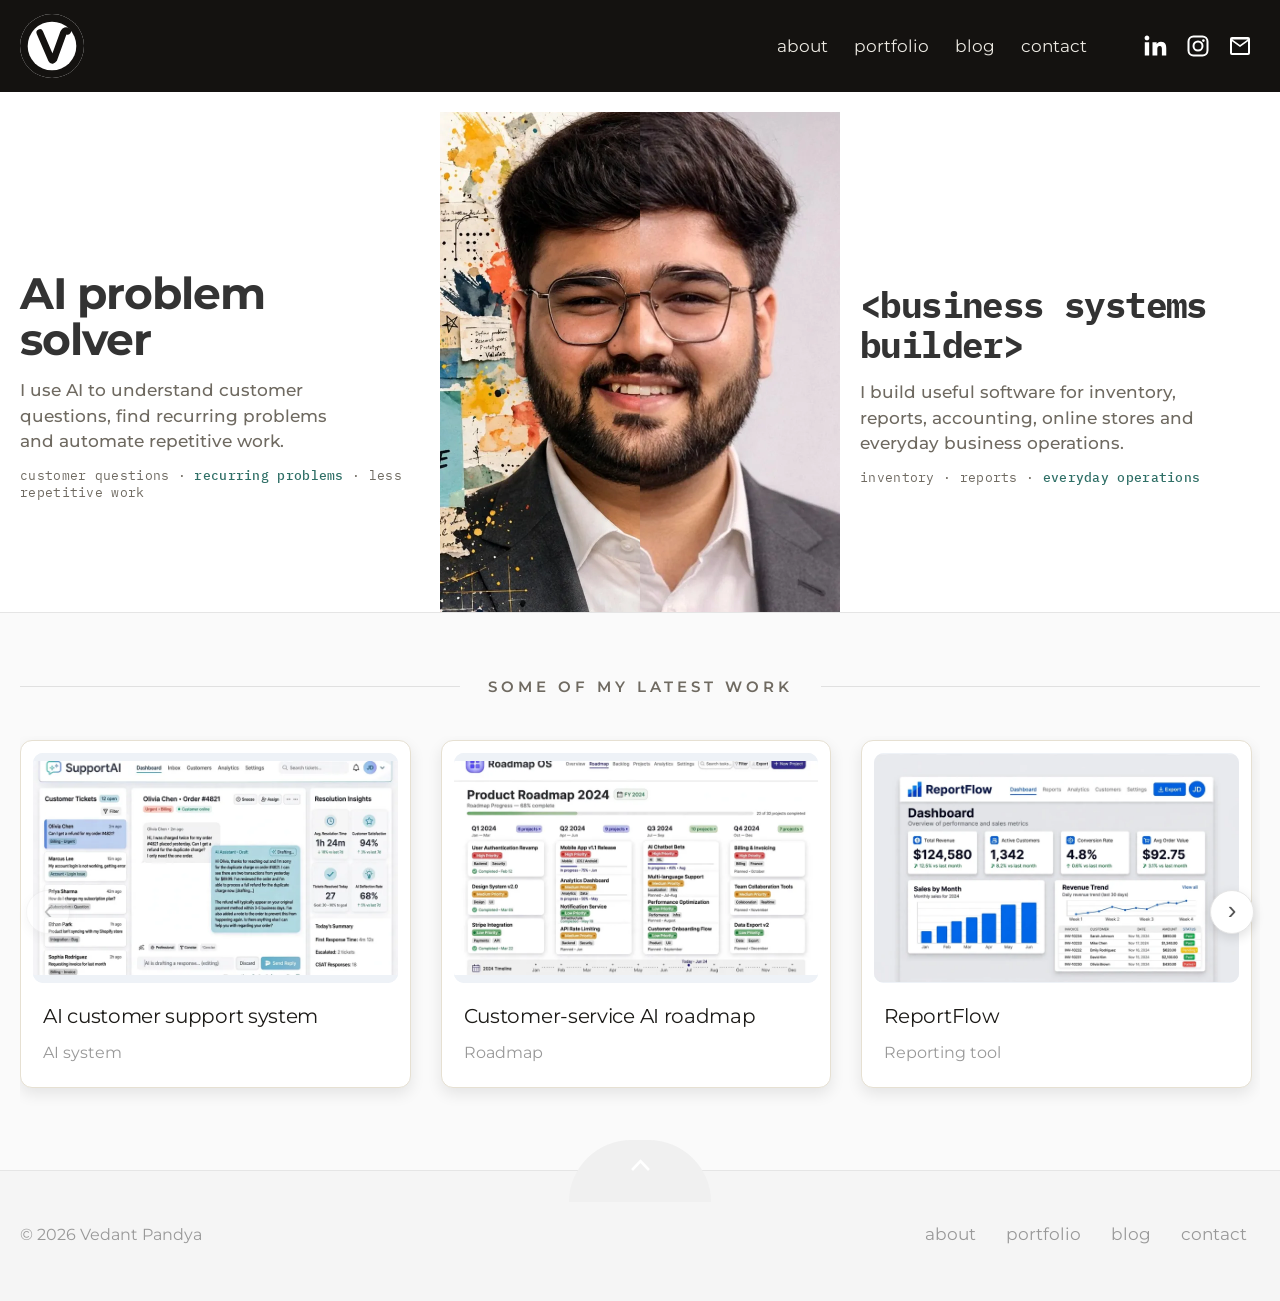
==== commit e14acada: "SEO Phase 1: sitemap + robots, Person/WebSite JSON-LD (LinkedIn, Instagram, GitHub pvedant881, YouTu" ====
--- a/index.html
+++ b/index.html
@@ -9,6 +9,40 @@
     <link rel="apple-touch-icon" href="assets/favicon.png" />
     <title>Vedant Pandya — AI Technical Architect &amp; Business Systems Builder</title>
     <meta name="description" content="Vedant Pandya uses AI and software to solve real business problems — customer support, reports, inventory, accounting, online stores and everyday operations." />
+    <script type="application/ld+json">
+    {
+      "@context": "https://schema.org",
+      "@graph": [
+        {
+          "@type": "Person",
+          "name": "Vedant Pandya",
+          "jobTitle": "AI Technical Architect",
+          "description": "Vedant Pandya is an AI technical architect from Ahmedabad, India, who turns complicated business problems into simple, intelligent systems — customer support, reports, inventory, accounting and online stores.",
+          "url": "https://vedant-pandya-portfolio.vercel.app/",
+          "email": "mailto:pvedant881@gmail.com",
+          "address": {
+            "@type": "PostalAddress",
+            "addressLocality": "Ahmedabad",
+            "addressRegion": "Gujarat",
+            "addressCountry": "IN"
+          },
+          "sameAs": [
+            "https://www.linkedin.com/in/vedant-pandya10",
+            "https://www.instagram.com/vedanttpandyaa/",
+            "https://github.com/pvedant881",
+            "https://www.youtube.com/@sampoornabhajanmusic"
+          ],
+          "knowsAbout": ["AI technical architecture", "AI automation", "AI chatbots", "customer support automation", "business systems", "reporting automation", "inventory automation"]
+        },
+        {
+          "@type": "WebSite",
+          "name": "Vedant Pandya — AI Technical Architect & Business Systems Builder",
+          "url": "https://vedant-pandya-portfolio.vercel.app/",
+          "author": { "@type": "Person", "name": "Vedant Pandya" }
+        }
+      ]
+    }
+    </script>
     <meta property="og:type" content="website" />
     <meta property="og:title" content="Vedant Pandya — AI Technical Architect &amp; Business Systems Builder" />
     <meta property="og:description" content="I turn complicated business problems into simple, intelligent systems." />
@@ -54,6 +88,7 @@
     <main id="top">
         <!-- ===== Hero: AI problem solver / business systems builder ===== -->
       <section class="hero" id="heroSec" aria-label="Introduction">
+        <h1 class="sr-only">Vedant Pandya — AI Technical Architect &amp; Business Systems Builder</h1>
         <div class="hero-grid">
           <div class="side left" id="sideSolver">
             <h2>AI problem<br/>solver</h2>
--- a/css/style.css
+++ b/css/style.css
@@ -32,6 +32,8 @@
         }
       }
       *{ box-sizing:border-box; }
+      /* Visually hidden but readable by Google/AI (used for H1s that must not change the design) */
+      .sr-only{ position:absolute; width:1px; height:1px; padding:0; margin:-1px; overflow:hidden; clip:rect(0 0 0 0); white-space:nowrap; border:0; }
       html{ scroll-behavior:smooth; }
       body{
         margin:0;
@@ -232,7 +234,7 @@
       }
       .card:hover{ box-shadow:0 8px 18px rgba(0,0,0,.12); }
       .preview{ background:#eef2f7; height:230px; overflow:hidden; margin:12px 12px 0; border-radius:10px; }
-      .preview img{ width:100%; height:100%; object-fit:cover; display:block; }
+      .preview img{ width:100%; height:100%; object-fit:contain; background:#eef2f7; display:block; }
       .card-meta{ padding:20px 22px 22px; display:flex; flex-direction:column; flex:1; }
       .card-top{ display:flex; align-items:flex-start; gap:10px; }
       .card-top h3{ margin:0; font-size:20px; font-weight:400; color:var(--ink-strong); line-height:1.35; letter-spacing:-.3px; flex:1; min-width:0; white-space:nowrap; overflow:hidden; text-overflow:ellipsis; }
@@ -372,7 +374,9 @@
 
       .sr-only{ position:absolute; width:1px; height:1px; overflow:hidden; clip:rect(0 0 0 0); white-space:nowrap; }
 
+      .story-portrait{ width:220px; height:220px; border-radius:50%; object-fit:cover; float:none; display:block; margin:0 auto 24px; }
       /* ---------- Mobile ---------- */
+      html, body{ overflow-x:hidden; }
       @media (max-width: 960px){
         .process{ grid-template-columns:repeat(3, 1fr); }
         .step:nth-child(4){ border-left:none; }
@@ -382,26 +386,46 @@
         .about-photo{ max-width:340px; }
         .about-photo img{ aspect-ratio: 4 / 3.4; }
       }
+      main{ animation:fadein .7s ease both; }
+      @keyframes fadein{ from{ opacity:0; } to{ opacity:1; } }
       .menu-btn{ display:none; }
       @media (max-width: 860px){
+        /* Hamburger + dropdown menu as per adhamdannaway.com (mobile):
+           icon glyph 25px wide, 2px bars, 8px pitch (from Adham's sprite);
+           icon dims to 0.5 when open; menu is an absolute #222 dropdown
+           overlaying the page, centred 24px lowercase links, 64px rows
+           with #212121 top / #363636 bottom borders; socials centred below. */
+        header.site{ position:relative; z-index:1000; }
         .menu-btn{ display:grid; place-items:center; width:44px; height:44px; flex:none;
-          background:transparent; border:1px solid #444; border-radius:8px; cursor:pointer; margin-left:auto; }
-        .menu-btn span{ display:block; width:22px; height:2px; background:#fff; position:relative; }
-        .menu-btn span::before, .menu-btn span::after{ content:""; position:absolute; left:0; width:22px; height:2px; background:#fff; }
-        .menu-btn span::before{ top:-7px; }
-        .menu-btn span::after{ top:7px; }
+          background:transparent; border:none; border-radius:0; cursor:pointer; margin-left:auto; }
+        .menu-btn span{ display:block; width:25px; height:2px; background:#fff; position:relative; }
+        .menu-btn span::before, .menu-btn span::after{ content:""; position:absolute; left:0; width:25px; height:2px; background:#fff; }
+        .menu-btn span::before{ top:-8px; }
+        .menu-btn span::after{ top:8px; }
+        header.site.nav-open .menu-btn{ opacity:.5; }
         .header-in{ flex-wrap:wrap; }
         nav.main, .header-in .socials{ display:none; }
-        header.site.nav-open nav.main{ display:flex; flex-direction:column; flex-basis:100%; order:3; gap:0; }
-        header.site.nav-open nav.main a{ padding:14px 4px; font-size:18px; border-top:1px solid #2a2723; }
-        header.site.nav-open .socials{ display:flex; flex-basis:100%; order:4; margin-left:0; padding:6px 0 12px; }
-        .hero-grid{ grid-template-columns:1fr; gap:0; }
-        .portrait-wrap{ order:1; margin-top:6px; }
-        .side{ padding:0; text-align:center; }
+        header.site.nav-open nav.main{ display:flex; flex-direction:column; position:absolute; top:100%; left:0; right:0; background:#222; text-align:center; }
+        header.site.nav-open nav.main a{ display:flex; justify-content:center; align-items:center; width:100%; height:64px; line-height:64px; min-height:0; padding:0; font-size:24px; border-top:1px solid #212121; border-bottom:1px solid #363636; border-radius:0; }
+        header.site.nav-open nav.main a:hover{ background:transparent; color:#757575; }
+        header.site.nav-open nav.main a.current{ color:#757575; }
+        /* 4 links x 64px = 256px (border-box, so borders are inside the 64px) */
+        header.site.nav-open .socials{ display:flex; justify-content:center; gap:24px; position:absolute; top:calc(100% + 256px); left:0; right:0; margin:0; padding:16px 0; background:#222; }
+        .hero{ padding:16px 16px 0; }
+        .hero-grid{ grid-template-columns:1fr 120px 1fr; gap:12px; align-items:center; }
+        .hero-grid > *{ min-width:0; }
+        .portrait-wrap{ order:2; margin-top:0; min-width:0; width:120px; }
+        .side{ padding:0; text-align:center; min-width:0; }
+        .side h2{ overflow-wrap:break-word; }
         .side p{ margin-left:auto; margin-right:auto; }
-        .side.left{ order:2; padding-top:26px; }
-        .side.right{ order:3; margin-top:24px; }
-        .portrait{ max-height:560px; }
+        .side .tag{ max-width:100%; overflow-wrap:break-word; }
+        .side.left{ order:1; padding-top:0; text-align:right; }
+        .side h2{ font-size:20px; }
+        .side.right h2{ font-size:18px; }
+        .side p, .side .tag, .half-label{ display:none; }
+        .side.right{ order:3; margin-top:0; text-align:left; }
+        .portrait{ max-height:150px; max-width:120px; }
+        .work-head .rule{ min-width:0; }
         .cards{ margin:0; }
         .card{ flex-basis:85%; }
         nav.main a.opt{ display:none; }
@@ -442,27 +466,30 @@
       .about-hero{ display:grid; grid-template-columns:1.05fr .95fr; gap:60px; align-items:start; }
       .about-hero img{ width:100%; height:auto; display:block; }
       .strip{ display:flex; gap:25px; margin-top:110px; }
-      .strip img{ flex:1; min-width:0; height:190px; object-fit:contain; background:#fff; border-radius:12px; border:3px solid #fff; box-shadow:0 4px 14px rgba(0,0,0,.12); }
+      .strip img{ flex:1; min-width:0; height:260px; object-fit:cover; background:#fff; border-radius:12px; border:3px solid #fff; box-shadow:0 4px 14px rgba(0,0,0,.12); }
       .split2{ display:grid; grid-template-columns:1fr auto 1fr; gap:40px; align-items:center; }
       .split2 h3{ font-size:20px; font-weight:600; color:#333; margin:0 0 12px; }
       .split2 ul{ margin:28px 0 0; padding:0; list-style:none; font-size:20px; line-height:1.8; color:#444; }
       .split2 ul li{ margin:0 0 10px; }
       .pie{ width:400px; height:400px; border-radius:50%; margin:0 auto; position:relative; transform:rotate(-25deg);
-        background:conic-gradient(#d8d2c4 0 50%, #2b2b2b 50% 100%); }
+        background:conic-gradient(#9a9a9a 0 50%, #2b2b2b 50% 100%); }
       .pie span{ position:absolute; top:50%; transform:translateY(-50%) rotate(25deg); color:#fff; font-size:22px; font-weight:700; }
       .pie .pl{ left:12%; }
       .pie .pr{ right:8%; }
       .facts{ display:grid; grid-template-columns:680px 1fr; gap:60px; align-items:start; }
       .facts img{ width:100%; height:560px; object-fit:cover; display:block; }
-      .facts ul{ margin:0; padding-left:22px; font-size:20px; line-height:1.6; color:#444; }
+      .facts ul{ margin:0; padding-left:0; list-style:none; font-size:20px; line-height:1.6; color:#444; }
       .facts li{ margin:0 0 16px; }
       .skills-wrap{ display:flex; gap:30px; align-items:stretch; }
       .skill-scale{ display:flex; flex-direction:column; justify-content:space-between; font-size:16px; color:#999; padding:0 0 8px; }
-      .skills{ display:flex; align-items:flex-end; gap:40px; height:420px; }
-      .skill-bar{ width:150px; border-radius:12px 12px 0 0; display:flex; flex-direction:column; justify-content:flex-end; align-items:center; color:#fff; padding-bottom:18px; }
+      .skills{ flex:1; min-width:0; display:flex; align-items:flex-end; gap:40px; height:420px;
+        background-image:radial-gradient(circle, #c9c9c9 1px, transparent 1.4px); background-size:10px 105px; background-repeat:repeat; }
+      .skill-bar{ flex:1 1 0; min-width:0; width:auto; border-radius:12px 12px 0 0; display:flex; flex-direction:column; justify-content:flex-end; align-items:center; color:#fff; padding-bottom:18px; }
       .skill-bar .pct{ font-size:34px; font-weight:700; line-height:1; }
       .skill-bar .lbl{ font-size:16px; font-weight:500; margin-top:8px; text-align:center; }
-      .book-row{ padding:22px 0; border-top:1px solid #e5e5e5; }
+      .skills-sec h2{ text-align:right; }
+      .book-row{ display:flex; gap:24px; align-items:flex-start; padding:22px 0; border-top:1px solid #e5e5e5; }
+      .book-row img{ width:110px; height:auto; flex:none; border-radius:6px; box-shadow:0 4px 14px rgba(0,0,0,.15); }
       .book-row:first-of-type{ border-top:none; }
       .book-row h3{ font-size:24px; font-weight:600; color:#333; margin:0 0 6px; }
       .book-row p{ font-size:18px; line-height:1.6; color:#666; margin:0; }
@@ -474,7 +501,7 @@
       .folio-grid{ display:grid; grid-template-columns:repeat(3, 1fr); gap:30px; margin-top:70px; }
       .blog-list{ max-width:850px; margin:60px auto 0; }
       .post{ margin:0 0 190px; }
-      .post > img{ width:100%; height:485px; object-fit:cover; border-radius:12px; display:block; }
+      .post > img{ width:100%; height:485px; object-fit:contain; background:#fff; border-radius:12px; display:block; }
       .post h2{ font-size:48px; font-weight:300; line-height:1.2; color:#333; margin:28px 0 18px; }
       .post p{ font-size:24px; font-weight:300; line-height:1.6; color:#999; margin:0; }
       .post-meta{ display:flex; align-items:center; gap:18px; margin-top:28px; }
@@ -490,13 +517,13 @@
       .social-tile span{ font-size:22px; font-weight:500; }
       .split-face{ display:flex; height:550px; }
       .split-face img{ width:100%; height:100%; object-fit:cover; display:block; }
-      .form-band{ background:#fafafa; padding:90px 0; margin:110px 0 0; }
+      .form-band{ background:#fafafa; padding:64px 0; margin:70px 0 0; }
       .cform{ display:grid; grid-template-columns:1fr 1fr; gap:25px 40px; margin-top:44px; }
       .cform .fld label{ display:block; font-size:22px; color:#333; margin-bottom:10px; }
       .cform .fld input, .cform .fld textarea{ width:100%; border:1px solid #ccc; border-radius:8px; background:#fff; font:inherit; font-size:18px; color:#333; padding:0 16px; }
       .cform .fld input{ height:60px; }
       .cform .fld textarea{ height:185px; padding:14px 16px; resize:vertical; }
-      .cform .fld-msg{ grid-row:span 2; }
+      .cform .fld-msg{ grid-column:2; grid-row:1 / span 2; }
       .cform .fld-msg textarea{ height:100%; min-height:185px; }
       .send-btn{ grid-column:2; justify-self:end; margin-top:14px; width:180px; height:65px; background:#222; color:#fff; font-size:22px; font-weight:700; border:none; border-radius:8px; cursor:pointer; }
       @media (max-width: 900px){
@@ -509,20 +536,40 @@
         .contact-top, .folio-grid{ margin-top:40px; }
         .work-head{ margin-bottom:28px; }
         .about-hero, .split2, .facts, .folio-hero, .contact-top{ grid-template-columns:1fr; gap:30px; }
-        .story-portrait{ float:none; margin:0 0 24px; }
+        .story-portrait{ float:none; margin:0 auto 24px; }
         .facts img{ height:340px; }
         .strip{ flex-direction:column; }
         .strip img{ height:220px; }
         .folio-grid{ grid-template-columns:1fr; }
-        .skills{ gap:14px; height:320px; }
-        .skill-bar{ width:100%; }
+        .skills{ flex:1; min-width:0; gap:14px; height:320px; }
+        .skill-bar{ flex:1 1 0; min-width:0; width:auto; }
+        .skills .skill-bar:nth-child(1){ height:304px !important; }
+        .skills .skill-bar:nth-child(2){ height:288px !important; }
+        .skills .skill-bar:nth-child(3){ height:272px !important; }
+        .skills .skill-bar:nth-child(4){ height:256px !important; }
+        .skills .skill-bar:nth-child(5){ height:240px !important; }
         .skill-bar .pct{ font-size:24px; }
         .post > img{ height:300px; }
         .post h2{ font-size:32px; }
         .post p{ font-size:20px; }
         .cform{ grid-template-columns:1fr; }
-        .cform .fld-msg{ grid-row:auto; }
-        .send-btn{ grid-column:1; justify-self:start; }
+        .cform .fld-msg{ grid-row:auto; grid-column:auto; }
+        .social-grid{ grid-template-columns:1fr 1fr; gap:20px 24px; }
+        .social-tile{ gap:12px; }
+        .social-tile .dot{ width:44px; height:44px; }
+        .social-tile span{ font-size:18px; }
+        .footer-in nav{ display:none; }
+        .skills-sec{ display:none; }
+        .facts img{ order:2; }
+        .facts ul{ order:1; text-align:center; }
+        .page-lede, .page-intro{ hyphens:none; }
+        .card-top h3{ white-space:normal; }
+        .blog-list{ margin-top:20px; }
+        .form-band h2{ font-size:36px !important; }
+        .cform .fld-msg textarea{ height:180px; }
+        .post-meta img, .post-meta b{ display:none; }
+        .post-meta span{ font-size:16px; white-space:nowrap; }
+        .send-btn{ grid-column:1; justify-self:stretch; width:100%; }
         .split-face{ height:380px; }
         .pie{ width:320px; height:320px; }
       }
@@ -536,5 +583,4 @@
         .send-btn{ background:#ece9e2; color:#171512; }
       }
 
-      .story-portrait{ width:220px; height:220px; border-radius:50%; object-fit:cover; float:right; margin:6px 0 24px 32px; }
       .card .status{ display:none; }
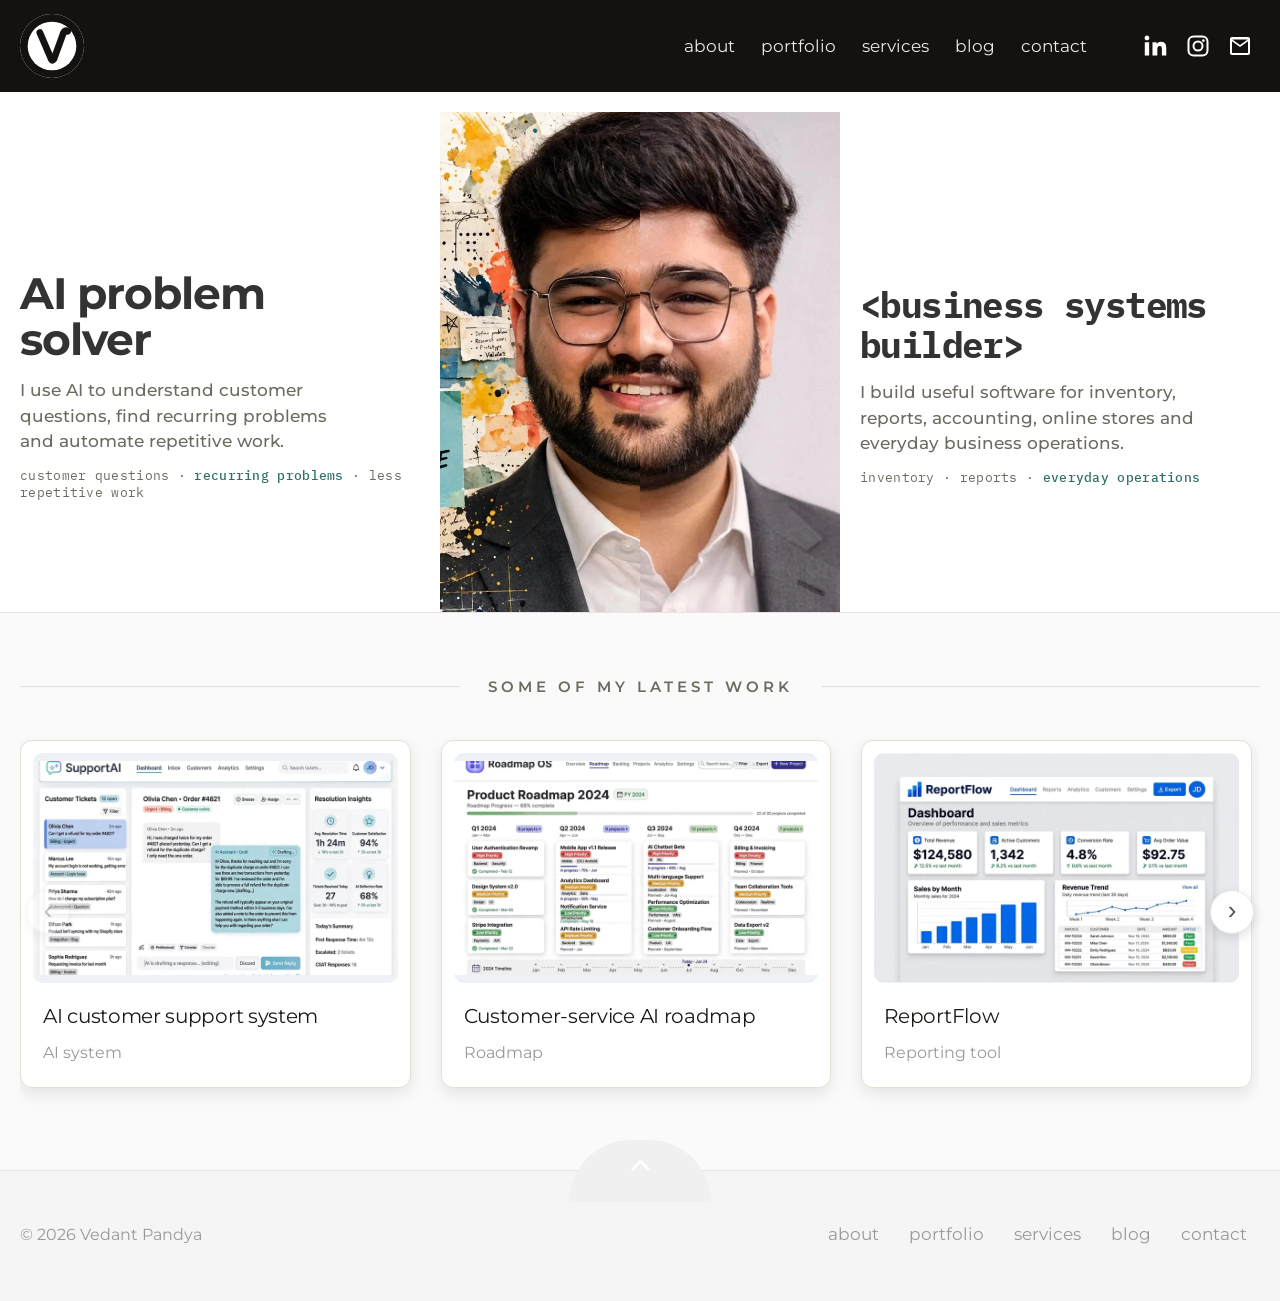
==== commit ecd0cec9: "Services page: 20 compact services with click-to-see animated vector demos (chat demo + 3-step flows" ====
--- a/index.html
+++ b/index.html
@@ -68,6 +68,7 @@
         <nav class="main" aria-label="Main">
           <a href="about.html">About</a>
           <a href="portfolio.html">Portfolio</a>
+          <a href="services.html">Services</a>
           <a href="blog.html">Blog</a>
           <a href="contact.html">Contact</a>
         </nav>
@@ -494,6 +495,7 @@
         <nav aria-label="Footer">
           <a href="about.html">About</a>
           <a href="portfolio.html">Portfolio</a>
+          <a href="services.html">Services</a>
           <a href="blog.html">Blog</a>
           <a href="contact.html">Contact</a>
         </nav>
--- a/css/style.css
+++ b/css/style.css
@@ -409,8 +409,8 @@
         header.site.nav-open nav.main a{ display:flex; justify-content:center; align-items:center; width:100%; height:64px; line-height:64px; min-height:0; padding:0; font-size:24px; border-top:1px solid #212121; border-bottom:1px solid #363636; border-radius:0; }
         header.site.nav-open nav.main a:hover{ background:transparent; color:#757575; }
         header.site.nav-open nav.main a.current{ color:#757575; }
-        /* 4 links x 64px = 256px (border-box, so borders are inside the 64px) */
-        header.site.nav-open .socials{ display:flex; justify-content:center; gap:24px; position:absolute; top:calc(100% + 256px); left:0; right:0; margin:0; padding:16px 0; background:#222; }
+        /* 5 links x 64px = 320px (border-box, so borders are inside the 64px) */
+        header.site.nav-open .socials{ display:flex; justify-content:center; gap:24px; position:absolute; top:calc(100% + 320px); left:0; right:0; margin:0; padding:16px 0; background:#222; }
         .hero{ padding:16px 16px 0; }
         .hero-grid{ grid-template-columns:1fr 120px 1fr; gap:12px; align-items:center; }
         .hero-grid > *{ min-width:0; }
